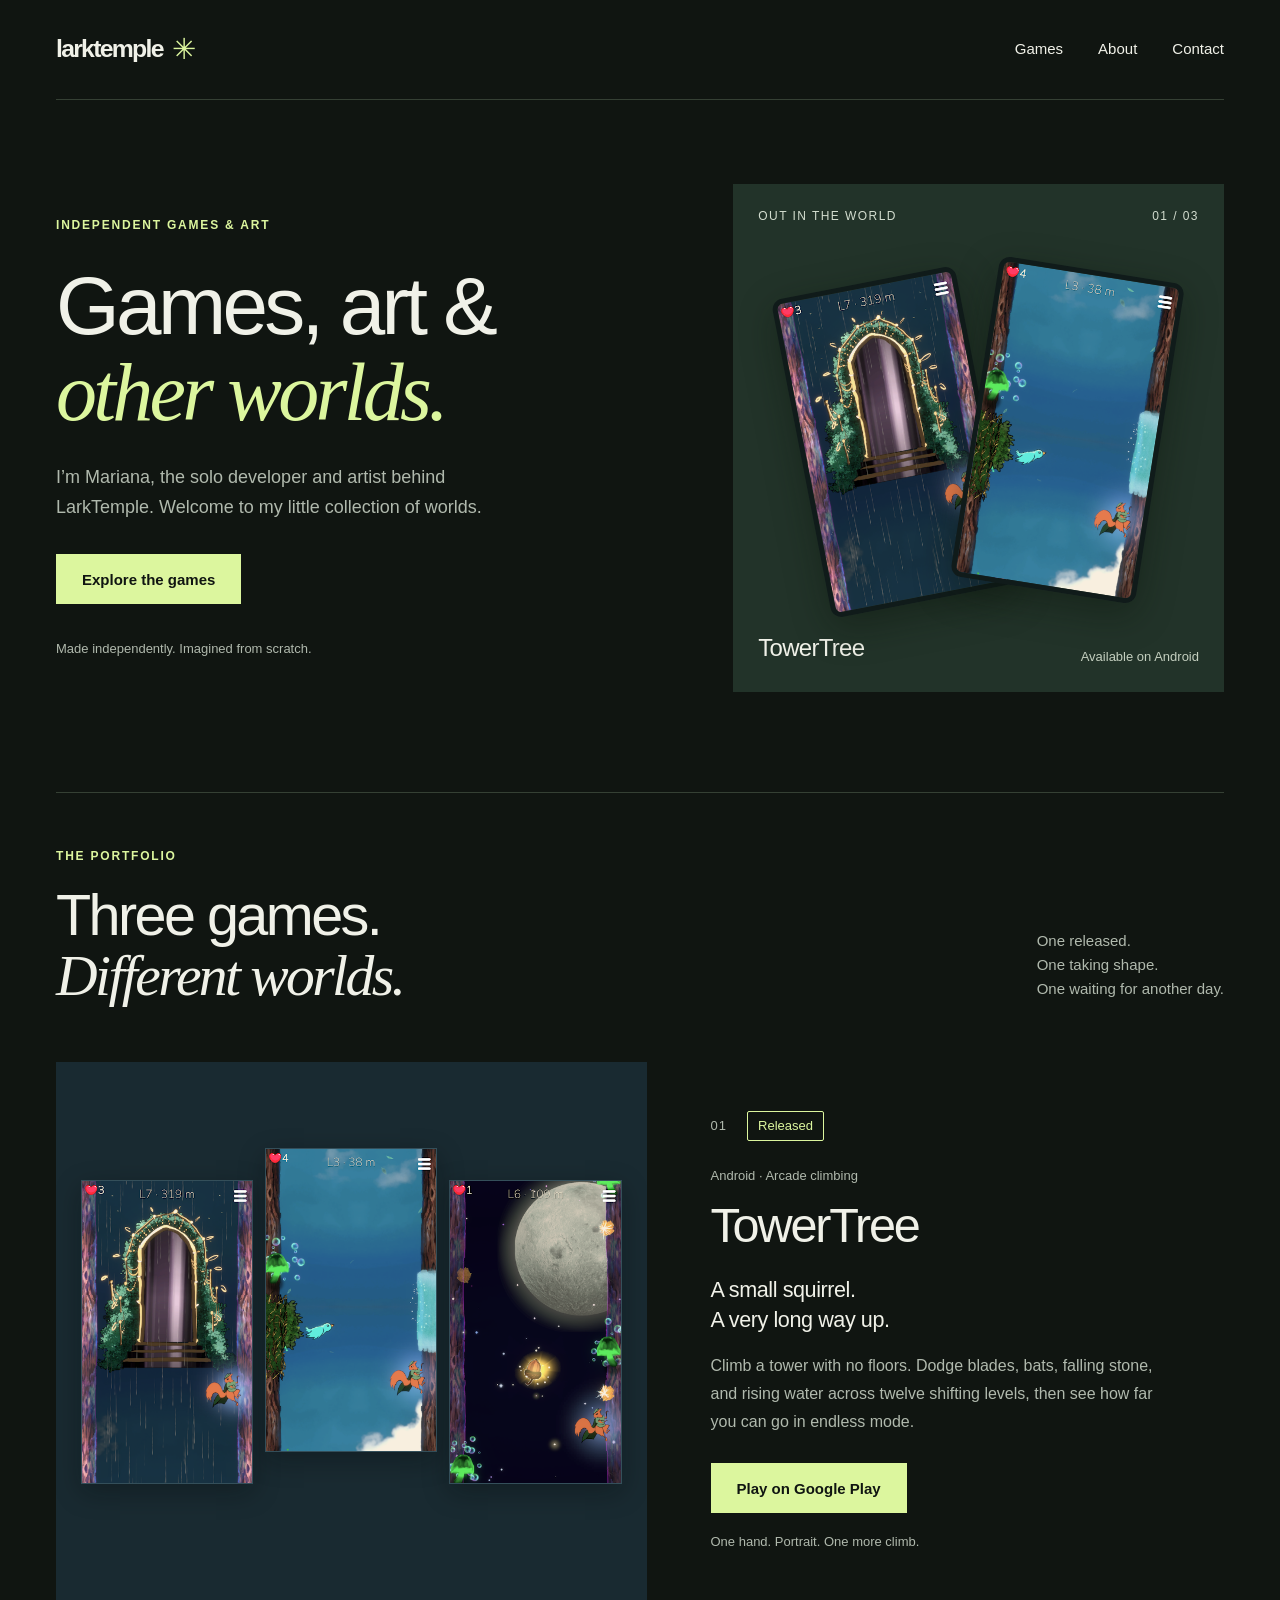
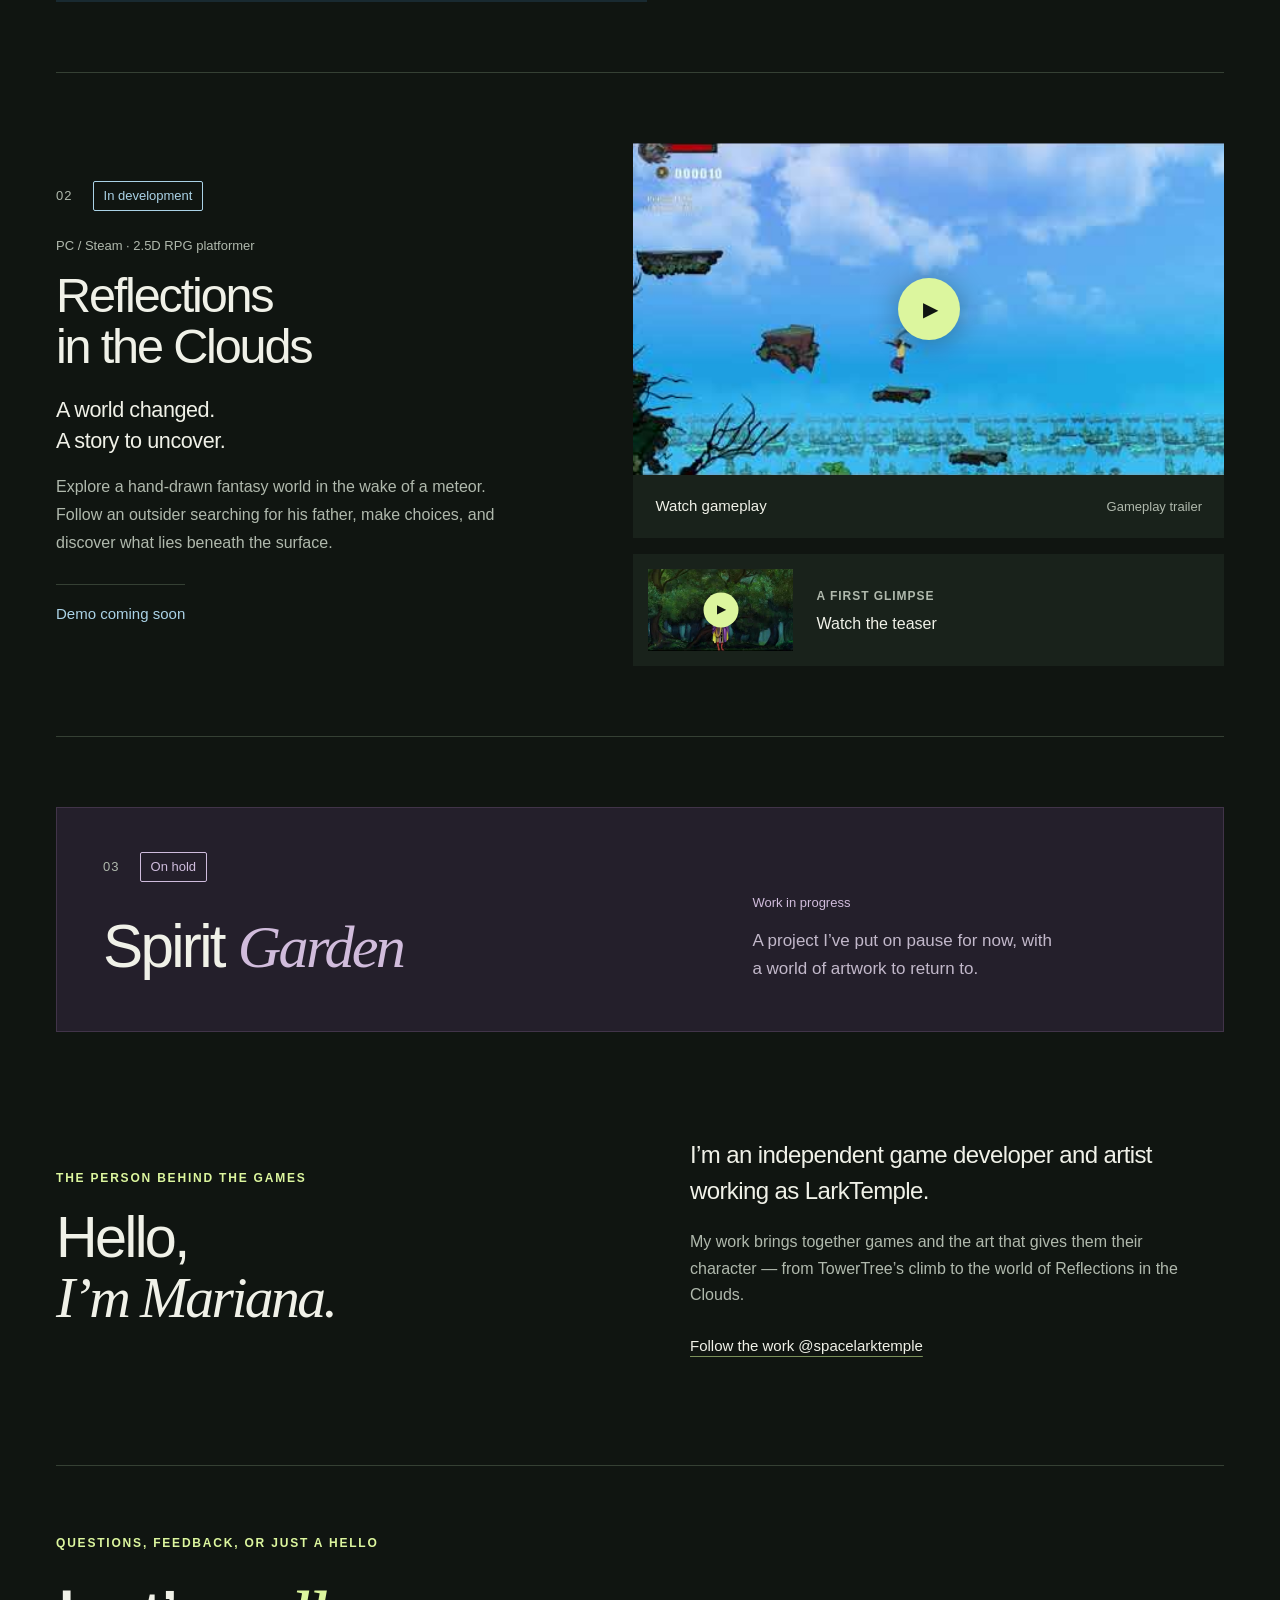
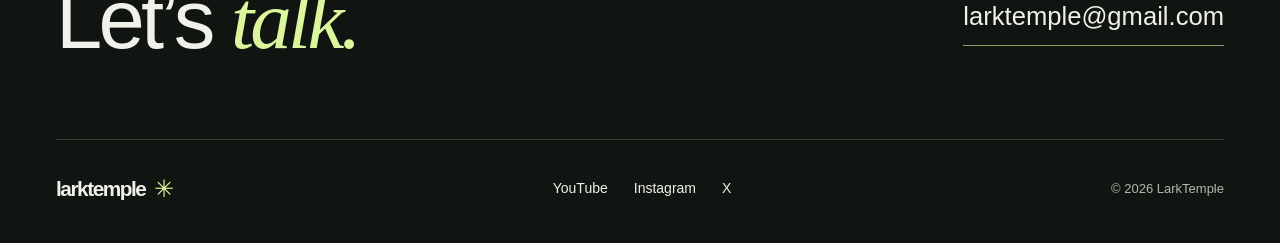
==== index.html @ 51b538d4 "Build LarkTemple game developer portfolio" ====
<!doctype html>
<html lang="en">
<head>
  <meta charset="utf-8">
  <meta name="viewport" content="width=device-width, initial-scale=1">
  <meta name="theme-color" content="#101511">
  <title>LarkTemple — Games &amp; art by Mariana</title>
  <meta name="description" content="Independent games and art by Mariana. Play TowerTree, explore Reflections in the Clouds, and discover Spirit Garden.">
  <meta property="og:type" content="website">
  <meta property="og:title" content="LarkTemple — Games & art by Mariana">
  <meta property="og:description" content="Three games. Different worlds. Independent games and art by Mariana.">
  <link rel="icon" href="assets/favicon.svg" type="image/svg+xml">
  <link rel="stylesheet" href="styles.css">
  <script src="site.js" defer></script>
</head>
<body>
  <a class="skip-link" href="#main">Skip to content</a>
  <header class="site-header shell">
    <a class="wordmark" href="#top" aria-label="LarkTemple home">larktemple<span aria-hidden="true">✳</span></a>
    <nav aria-label="Main navigation">
      <a href="#games">Games</a>
      <a href="#about">About</a>
      <a href="#contact">Contact</a>
    </nav>
  </header>

  <main id="main">
    <section class="hero shell" id="top" aria-labelledby="intro-heading">
      <div class="hero-copy">
        <p class="eyebrow">Independent games &amp; art</p>
        <h1 id="intro-heading">Games, art &amp;<br><em>other worlds.</em></h1>
        <p class="intro">I’m Mariana, the solo developer and artist behind LarkTemple. Welcome to my little collection of worlds.</p>
        <a class="button button-accent" href="#games">Explore the games</a>
        <p class="hero-footnote">Made independently. Imagined from scratch.</p>
      </div>
      <a class="hero-feature" href="#towertree" aria-label="Explore TowerTree, available now on Android">
        <div class="feature-label"><span>Out in the world</span><span>01 / 03</span></div>
        <div class="hero-screen-pair" aria-hidden="true">
          <img class="hero-screen hero-screen-back" src="assets/towertree-02.png" width="288" height="512" alt="">
          <img class="hero-screen hero-screen-front" src="assets/towertree-01.png" width="288" height="512" alt="" fetchpriority="high">
        </div>
        <div class="feature-caption"><strong>TowerTree</strong><span>Available on Android</span></div>
      </a>
    </section>

    <section class="games shell" id="games" aria-labelledby="games-heading">
      <div class="section-heading">
        <div><p class="eyebrow">The portfolio</p><h2 id="games-heading">Three games.<br><em>Different worlds.</em></h2></div>
        <p>One released.<br>One taking shape.<br>One waiting for another day.</p>
      </div>

      <article class="project project-tower" id="towertree" aria-labelledby="tower-heading">
        <div class="tower-gallery" aria-label="TowerTree screenshots">
          <a class="screenshot" href="assets/towertree-02.png" data-lightbox data-caption="TowerTree — climbing through a tower full of hazards" aria-label="Enlarge TowerTree screenshot 1">
            <img src="assets/towertree-02.png" width="288" height="512" alt="TowerTree's squirrel climbing through a vertical tower" loading="lazy">
          </a>
          <a class="screenshot screenshot-raised" href="assets/towertree-01.png" data-lightbox data-caption="TowerTree — rising water and a long climb ahead" aria-label="Enlarge TowerTree screenshot 2">
            <img src="assets/towertree-01.png" width="288" height="512" alt="A squirrel jumping beside a waterfall in TowerTree" loading="lazy">
          </a>
          <a class="screenshot" href="assets/towertree-03.png" data-lightbox data-caption="TowerTree — another climb, another challenge" aria-label="Enlarge TowerTree screenshot 3">
            <img src="assets/towertree-03.png" width="288" height="512" alt="A gameplay scene from TowerTree" loading="lazy">
          </a>
        </div>
        <div class="project-copy">
          <div class="project-topline"><span class="project-number">01</span><span class="status status-released">Released</span></div>
          <p class="project-type">Android · Arcade climbing</p>
          <h3 id="tower-heading">TowerTree</h3>
          <p class="project-lead">A small squirrel.<br>A very long way up.</p>
          <p>Climb a tower with no floors. Dodge blades, bats, falling stone, and rising water across twelve shifting levels, then see how far you can go in endless mode.</p>
          <a class="button button-accent" href="https://play.google.com/store/apps/details?id=larktemple.towertree" target="_blank" rel="noopener noreferrer">Play on Google Play</a>
          <p class="project-note">One hand. Portrait. One more climb.</p>
        </div>
      </article>

      <article class="project project-reflections" id="reflections" aria-labelledby="reflections-heading">
        <div class="project-copy">
          <div class="project-topline"><span class="project-number">02</span><span class="status status-development">In development</span></div>
          <p class="project-type">PC / Steam · 2.5D RPG platformer</p>
          <h3 id="reflections-heading">Reflections<br>in the Clouds</h3>
          <p class="project-lead">A world changed.<br>A story to uncover.</p>
          <p>Explore a hand-drawn fantasy world in the wake of a meteor. Follow an outsider searching for his father, make choices, and discover what lies beneath the surface.</p>
          <p class="demo-note">Demo coming soon</p>
        </div>
        <div class="trailers">
          <a class="trailer trailer-main" href="https://www.youtube.com/watch?v=eDqz9XIHk5o" data-video="eDqz9XIHk5o" data-title="Reflections in the Clouds — Gameplay Trailer" target="_blank" rel="noopener noreferrer">
            <div class="trailer-image"><img src="assets/reflections-gameplay.jpg" width="480" height="360" alt="Floating platforms above the clouds in Reflections in the Clouds" loading="lazy"><span class="play-icon" aria-hidden="true">▶</span></div>
            <div class="trailer-caption"><span>Watch gameplay</span><span class="trailer-kind">Gameplay trailer</span></div>
          </a>
          <a class="trailer trailer-secondary" href="https://www.youtube.com/watch?v=PcnxvMXK_Yo" data-video="PcnxvMXK_Yo" data-title="Reflections in the Clouds — Teaser Trailer" target="_blank" rel="noopener noreferrer">
            <div class="trailer-image"><img src="assets/reflections-teaser.jpg" width="480" height="360" alt="A glimpse of the world of Reflections in the Clouds" loading="lazy"><span class="play-icon play-icon-small" aria-hidden="true">▶</span></div>
            <div><span class="eyebrow">A first glimpse</span><strong>Watch the teaser</strong></div>
          </a>
        </div>
      </article>

      <article class="project-garden" id="spirit-garden" aria-labelledby="garden-heading">
        <div class="garden-heading">
          <div class="project-topline"><span class="project-number">03</span><span class="status status-paused">On hold</span></div>
          <h3 id="garden-heading">Spirit <em>Garden</em></h3>
        </div>
        <div class="garden-copy"><p class="project-type">Work in progress</p><p>A project I’ve put on pause for now, with a world of artwork to return to.</p></div>
      </article>
    </section>

    <section class="about shell" id="about" aria-labelledby="about-heading">
      <div><p class="eyebrow">The person behind the games</p><h2 id="about-heading">Hello,<br><em>I’m Mariana.</em></h2></div>
      <div class="about-copy"><p>I’m an independent game developer and artist working as LarkTemple.</p><p>My work brings together games and the art that gives them their character — from TowerTree’s climb to the world of Reflections in the Clouds.</p><a class="text-link" href="https://www.instagram.com/spacelarktemple/" target="_blank" rel="noopener noreferrer">Follow the work @spacelarktemple</a></div>
    </section>

    <section class="contact shell" id="contact" aria-labelledby="contact-heading">
      <p class="eyebrow">Questions, feedback, or just a hello</p>
      <div class="contact-row"><h2 id="contact-heading">Let’s <em>talk.</em></h2><a class="contact-email" href="mailto:larktemple@gmail.com">larktemple@gmail.com</a></div>
    </section>
  </main>

  <footer class="site-footer shell">
    <a class="wordmark" href="#top">larktemple<span aria-hidden="true">✳</span></a>
    <div class="social-links" aria-label="Social profiles"><a href="https://www.youtube.com/@spacelarktemple" target="_blank" rel="noopener noreferrer">YouTube</a><a href="https://www.instagram.com/spacelarktemple/" target="_blank" rel="noopener noreferrer">Instagram</a><a href="https://x.com/spacelarktemple" target="_blank" rel="noopener noreferrer">X</a></div>
    <p>© <span id="year">2026</span> LarkTemple</p>
  </footer>

  <dialog class="media-dialog" id="media-dialog" aria-labelledby="media-title">
    <div class="dialog-header"><h2 id="media-title">Game media</h2><button class="dialog-close" type="button" aria-label="Close media">Close <span aria-hidden="true">×</span></button></div>
    <div id="media-content"></div>
    <p class="video-fallback" id="video-fallback" hidden><a href="https://www.youtube.com/" target="_blank" rel="noopener noreferrer">Watch on YouTube</a></p>
  </dialog>
</body>
</html>
---- styles.css ----
@charset "UTF-8";
:root{color-scheme:dark;--bg:#101511;--panel:#19221b;--text:#f0f1e8;--muted:#b0b9ad;--line:#354034;--accent:#dcf69e;--sans:"Avenir Next",Avenir,"Segoe UI",Arial,sans-serif;--serif:Georgia,"Times New Roman",serif}
*{box-sizing:border-box}
html{scroll-behavior:smooth;scroll-padding-top:2rem}
body{margin:0;background:var(--bg);color:var(--text);font-family:var(--sans);font-size:1rem;line-height:1.65;-webkit-font-smoothing:antialiased}
::selection{background:var(--accent);color:var(--bg)}
a{color:inherit;text-decoration:none;text-underline-offset:.3em}
button{font:inherit}
img{display:block;max-width:100%;height:auto}
h1,h2,h3,p{margin:0}
h1,h2,h3{font-weight:500;line-height:1.04;letter-spacing:-.045em}
em{font-family:var(--serif);font-weight:400}
a:focus-visible,button:focus-visible{outline:3px solid var(--accent);outline-offset:6px}
a,button{-webkit-tap-highlight-color:transparent}
.shell{width:min(1280px,calc(100% - 112px));margin-inline:auto}
.skip-link{position:fixed;top:12px;left:12px;z-index:10;background:var(--accent);color:var(--bg);padding:10px 20px;transform:translateY(-180%)}
.skip-link:focus{transform:none}
.site-header{display:flex;align-items:center;justify-content:space-between;gap:24px;padding-block:29px;border-bottom:1px solid var(--line)}
.wordmark{display:inline-flex;align-items:center;gap:7px;font-size:1.55rem;font-weight:700;letter-spacing:-.07em;line-height:1.3}
.wordmark span{font-size:1.8rem;font-weight:400;line-height:1;color:var(--accent);padding-left:2px}
nav{display:flex;gap:35px;font-size:.9375rem}
nav a,.social-links a{padding-block:8px}
nav a:hover,.social-links a:hover{color:var(--accent)}
.eyebrow{text-transform:uppercase;letter-spacing:.15em;font-size:.75rem;font-weight:600;line-height:1.6;color:var(--accent)}
.hero{display:grid;grid-template-columns:1.25fr 1fr;gap:64px;align-items:center;padding-block:84px 100px}
.hero-copy .eyebrow{margin-bottom:28px}
h1{font-size:clamp(3.5rem,6.4vw,6.4rem)}
h1 em{color:var(--accent)}
.intro{font-size:1.125rem;max-width:470px;line-height:1.65;color:var(--muted);margin-block:28px 32px}
.button{display:inline-flex;align-items:center;justify-content:center;min-height:50px;padding:13px 25px;border:1px solid var(--line);font-size:.9375rem;font-weight:600;line-height:1.4;transition:background .2s,color .2s}
.button-accent{background:var(--accent);color:var(--bg);border-color:var(--accent)}
.button-accent:hover{background:#edfbcf;border-color:#edfbcf}
.hero-footnote{margin-top:34px;color:var(--muted);font-size:.8125rem}
.hero-feature{display:block;background:#223329;position:relative;isolation:isolate;overflow:hidden;min-width:0;transition:background .2s}
.hero-feature:hover{background:#293e31}
.feature-label{display:flex;justify-content:space-between;gap:20px;padding:23px 25px;color:#d3ddcf;text-transform:uppercase;font-size:.75rem;letter-spacing:.12em}
.hero-screen-pair{height:350px;position:relative;margin:10px 28px 0}
.hero-screen{position:absolute;top:8px;width:43%;height:auto;max-height:340px;object-fit:cover;border:5px solid #101b1a;border-radius:11px;box-shadow:0 12px 36px #09150b66}
.hero-screen-back{left:9%;transform:rotate(-11deg);top:20px}
.hero-screen-front{right:8%;transform:rotate(9deg)}
.feature-caption{display:flex;align-items:end;justify-content:space-between;gap:16px;padding:18px 25px 25px}
.feature-caption strong{font-size:1.5rem;font-weight:500;letter-spacing:-.03em}
.feature-caption>span{font-size:.8125rem;color:#c4cfbf}
.games{border-top:1px solid var(--line);padding-top:54px}
.section-heading{display:flex;align-items:end;justify-content:space-between;gap:30px;margin-bottom:56px}
.section-heading .eyebrow,.about .eyebrow{margin-bottom:20px}
h2{font-size:clamp(2.6rem,4.5vw,4.4rem)}
.section-heading>p{color:var(--muted);font-size:.9375rem;line-height:1.6;padding-bottom:5px}
.project{display:grid;grid-template-columns:1.15fr 1fr;gap:64px;align-items:center;border-bottom:1px solid var(--line);padding-bottom:70px;margin-bottom:70px;min-width:0}
.project-copy{min-width:0}
.project-topline{display:flex;align-items:center;gap:20px;margin-bottom:24px}
.project-number{font-size:.8125rem;color:var(--muted);letter-spacing:.08em}
.status{display:inline-flex;align-items:center;padding:4px 10px;border:1px solid currentColor;font-size:.8125rem;line-height:1.5;border-radius:2px}
.status-released{color:var(--accent)}
.status-development{color:#abd3e7}
.status-paused{color:#cfbcdd}
.project-type{font-size:.8125rem;color:var(--muted);margin-bottom:14px}
h3{font-size:clamp(2.7rem,3.8vw,3.9rem)}
.project-lead{font-size:1.35rem;line-height:1.4;letter-spacing:-.02em;margin-top:24px}
.project-copy>p:not([class]){color:var(--muted);line-height:1.75;margin-top:17px;max-width:470px}
.project-copy .button{margin-top:27px}
.project-note{font-size:.8125rem;color:var(--muted);margin-top:18px}
.tower-gallery{display:flex;align-items:center;gap:12px;min-height:540px;padding:65px 25px;background:#192a31;overflow:hidden}
.screenshot{display:block;flex:1;min-width:0;border:1px solid #699aac55;box-shadow:0 8px 25px #05090b50;transition:transform .2s}
.screenshot img{width:100%;height:auto}
.screenshot-raised{transform:translateY(-32px)}
.screenshot:hover{transform:translateY(-7px)}
.screenshot-raised:hover{transform:translateY(-39px)}
.project-reflections{grid-template-columns:1fr 1.15fr}
.demo-note{display:inline-block;border-top:1px solid var(--line);margin-top:27px;padding-top:17px;color:#abd3e7;font-size:.9375rem}
.trailers{min-width:0}
.trailer{display:block;background:var(--panel)}
.trailer-image{position:relative;overflow:hidden;aspect-ratio:16/9;background:#080e0b}
.trailer-image img{width:100%;height:100%;object-fit:cover;transition:transform .3s}
.trailer:hover img{transform:scale(1.035)}
.play-icon{position:absolute;inset:50% auto auto 50%;transform:translate(-50%,-50%);display:grid;place-items:center;width:62px;height:62px;border-radius:50%;background:var(--accent);color:var(--bg);font-size:1.25rem;padding-left:4px;box-shadow:0 3px 30px #0005}
.trailer-caption{display:flex;align-items:center;justify-content:space-between;gap:20px;padding:19px 22px;font-weight:500;font-size:.9375rem}
.trailer-kind{color:var(--muted);font-size:.8125rem;font-weight:400}
.trailer-secondary{display:grid;grid-template-columns:145px 1fr;align-items:center;gap:23px;padding:15px;margin-top:16px}
.trailer-secondary strong{display:block;font-weight:500;font-size:1rem;margin-top:3px}
.trailer-secondary .eyebrow{font-size:.75rem;color:var(--muted);letter-spacing:.08em}
.play-icon-small{width:35px;height:35px;font-size:.75rem;padding-left:2px}
.project-garden{display:grid;grid-template-columns:1.4fr 1fr;align-items:center;gap:55px;padding:40px 46px 48px;background:#241f2b;border:1px solid #413449;position:relative}
.garden-heading h3{font-size:clamp(2.6rem,4.7vw,4.6rem)}
.garden-heading h3 em{color:#d1bcdc}
.project-garden .project-topline{margin-bottom:34px}
.garden-copy{padding-top:44px}
.garden-copy>p:last-child{color:#c2b8ca;max-width:310px;font-size:1.0625rem;line-height:1.65}
.garden-copy .project-type{color:#d1bcdc}
.about{display:grid;grid-template-columns:1fr 1fr;gap:100px;padding-block:105px;border-bottom:1px solid var(--line);align-items:center}
.about-copy{max-width:500px}
.about-copy p:first-child{font-size:1.5rem;line-height:1.5;letter-spacing:-.025em;margin-bottom:20px}
.about-copy p+p{color:var(--muted);margin-bottom:25px}
.text-link{font-size:.9375rem;text-decoration:underline;text-decoration-color:#7b915a}
.text-link:hover{color:var(--accent)}
.contact{padding-block:68px 76px}
.contact-row{display:flex;align-items:center;justify-content:space-between;gap:30px;margin-top:24px}
.contact h2{font-size:clamp(3.3rem,6.5vw,6.5rem)}
.contact h2 em{color:var(--accent)}
.contact-email{font-size:clamp(1.1rem,2vw,1.65rem);border-bottom:1px solid #889c68;padding-bottom:8px;overflow-wrap:anywhere}
.contact-email:hover{color:var(--accent)}
.site-footer{display:flex;align-items:center;justify-content:space-between;gap:26px;flex-wrap:wrap;border-top:1px solid var(--line);padding-block:29px 35px}
.site-footer .wordmark{font-size:1.3rem}
.site-footer .wordmark span{font-size:1.5rem}
.social-links{display:flex;gap:26px;font-size:.875rem}
.site-footer p{font-size:.8125rem;color:var(--muted)}
.media-dialog{padding:20px;background:var(--bg);color:var(--text);border:1px solid var(--line);width:min(960px,calc(100% - 32px));max-height:calc(100dvh - 32px);overflow:auto}
.media-dialog::backdrop{background:#050908e8}
.dialog-header{display:flex;justify-content:space-between;align-items:center;gap:20px;margin-bottom:20px}
.dialog-header h2{font-size:1rem;line-height:1.4;letter-spacing:0;font-weight:500}
.dialog-close{display:flex;align-items:center;gap:15px;flex-shrink:0;border:1px solid var(--line);background:transparent;color:var(--text);padding:8px 14px;cursor:pointer;font-size:.875rem}
.dialog-close span{font-size:1.5rem;line-height:1}
#media-content iframe{display:block;width:100%;aspect-ratio:16/9;border:0}
#media-content>img{max-height:70dvh;width:auto;margin-inline:auto}
.video-fallback{font-size:.875rem;margin-top:14px;text-align:right;text-decoration:underline;color:var(--muted)}
body:has(.media-dialog[open]){overflow:hidden}
@media(min-width:1500px){.hero{padding-block:100px 120px}.hero-screen-pair{height:400px}.hero-screen{max-height:380px}}
@media(max-width:1100px){.shell{width:calc(100% - 64px)}.hero{gap:35px}.hero-screen-pair{height:305px;margin-inline:10px}.hero-screen{width:44%}.hero-feature .feature-caption{display:block}.feature-caption>span{display:block;margin-top:2px}.project{gap:35px}.tower-gallery{min-height:490px;padding-inline:16px;gap:9px}.project-garden{padding-inline:32px;gap:35px}.about{gap:50px}.feature-label{padding-inline:20px}.hero-screen-back{left:9%}.hero-screen-front{right:9%}}
@media(max-width:800px){.shell{width:calc(100% - 40px)}.site-header{padding-block:21px}nav{gap:23px}.hero{grid-template-columns:1fr;padding-block:54px 65px;gap:44px}.hero-copy{max-width:640px}h1{font-size:clamp(3.4rem,10.5vw,5.7rem)}.intro{max-width:540px}.hero-footnote{margin-top:22px}.hero-feature{max-width:520px;width:100%;justify-self:center}.hero-screen-pair{height:350px;margin-inline:30px}.hero-screen{width:40%;max-height:345px}.hero-screen-back{left:12%}.hero-screen-front{right:12%}.hero-feature .feature-caption{display:flex}.section-heading{align-items:start}.section-heading>p{font-size:.875rem}.project{grid-template-columns:1fr;gap:32px;padding-bottom:50px;margin-bottom:50px}.project-copy{max-width:610px}.tower-gallery{min-height:0;padding:60px 35px 35px;gap:20px;order:2}.project-tower .project-copy{order:1}.project-copy>p:not([class]){max-width:580px}.project-reflections{grid-template-columns:1fr}.trailers{max-width:620px;width:100%}.project-garden{grid-template-columns:1fr;gap:25px;padding:32px}.garden-copy{padding-top:0}.garden-copy>p:last-child{max-width:500px}.project-garden .project-topline{margin-bottom:25px}.about{padding-block:70px;grid-template-columns:1fr;gap:32px}.about-copy{max-width:610px}.contact{padding-block:50px}.contact-row{align-items:start;flex-direction:column;gap:26px}.contact-email{font-size:1.3rem}.site-footer{gap:22px}.site-footer p{width:100%}.section-heading h2{font-size:clamp(2.4rem,6vw,3.5rem)}}
@media(max-width:480px){.site-header{gap:16px}.wordmark{font-size:1.3rem}.wordmark span{font-size:1.5rem}nav{gap:16px;font-size:.875rem}.hero-copy .eyebrow{margin-bottom:20px}.intro{font-size:1.0625rem;margin-top:24px}h1{font-size:clamp(2.8rem,11vw,3.9rem)}.hero-screen-pair{height:290px;margin-inline:10px}.hero-screen{width:43%;max-height:295px}.hero-screen-back{left:9%}.hero-screen-front{right:9%}.feature-label{font-size:.75rem;letter-spacing:.07em;padding:20px 17px}.feature-caption{padding:15px 18px 20px}.feature-caption strong{font-size:1.4rem}.feature-caption>span{font-size:.75rem}.section-heading{display:block;margin-bottom:38px}.section-heading>p{margin-top:20px;max-width:250px}.section-heading>p br{display:none}.section-heading>p br:after{content:" "}.tower-gallery{gap:9px;padding:45px 16px 18px}.screenshot-raised{transform:translateY(-22px)}.screenshot-raised:hover{transform:translateY(-26px)}.project-lead{font-size:1.25rem}.trailer-caption{padding:17px 16px;gap:12px;flex-wrap:wrap}.trailer-secondary{grid-template-columns:115px 1fr;gap:15px;padding:12px}.trailer-secondary strong{font-size:.9375rem}.project-garden{padding:26px 22px}.garden-heading h3{font-size:2.7rem}.social-links{gap:22px}.dialog-header{align-items:start}.dialog-header h2{font-size:.9375rem}.media-dialog{padding:14px}.dialog-close{padding:7px 9px;gap:10px}.about-copy p:first-child{font-size:1.3rem}}
@media(prefers-reduced-motion:reduce){html{scroll-behavior:auto}*,*::before,*::after{transition:none!important;animation:none!important}}
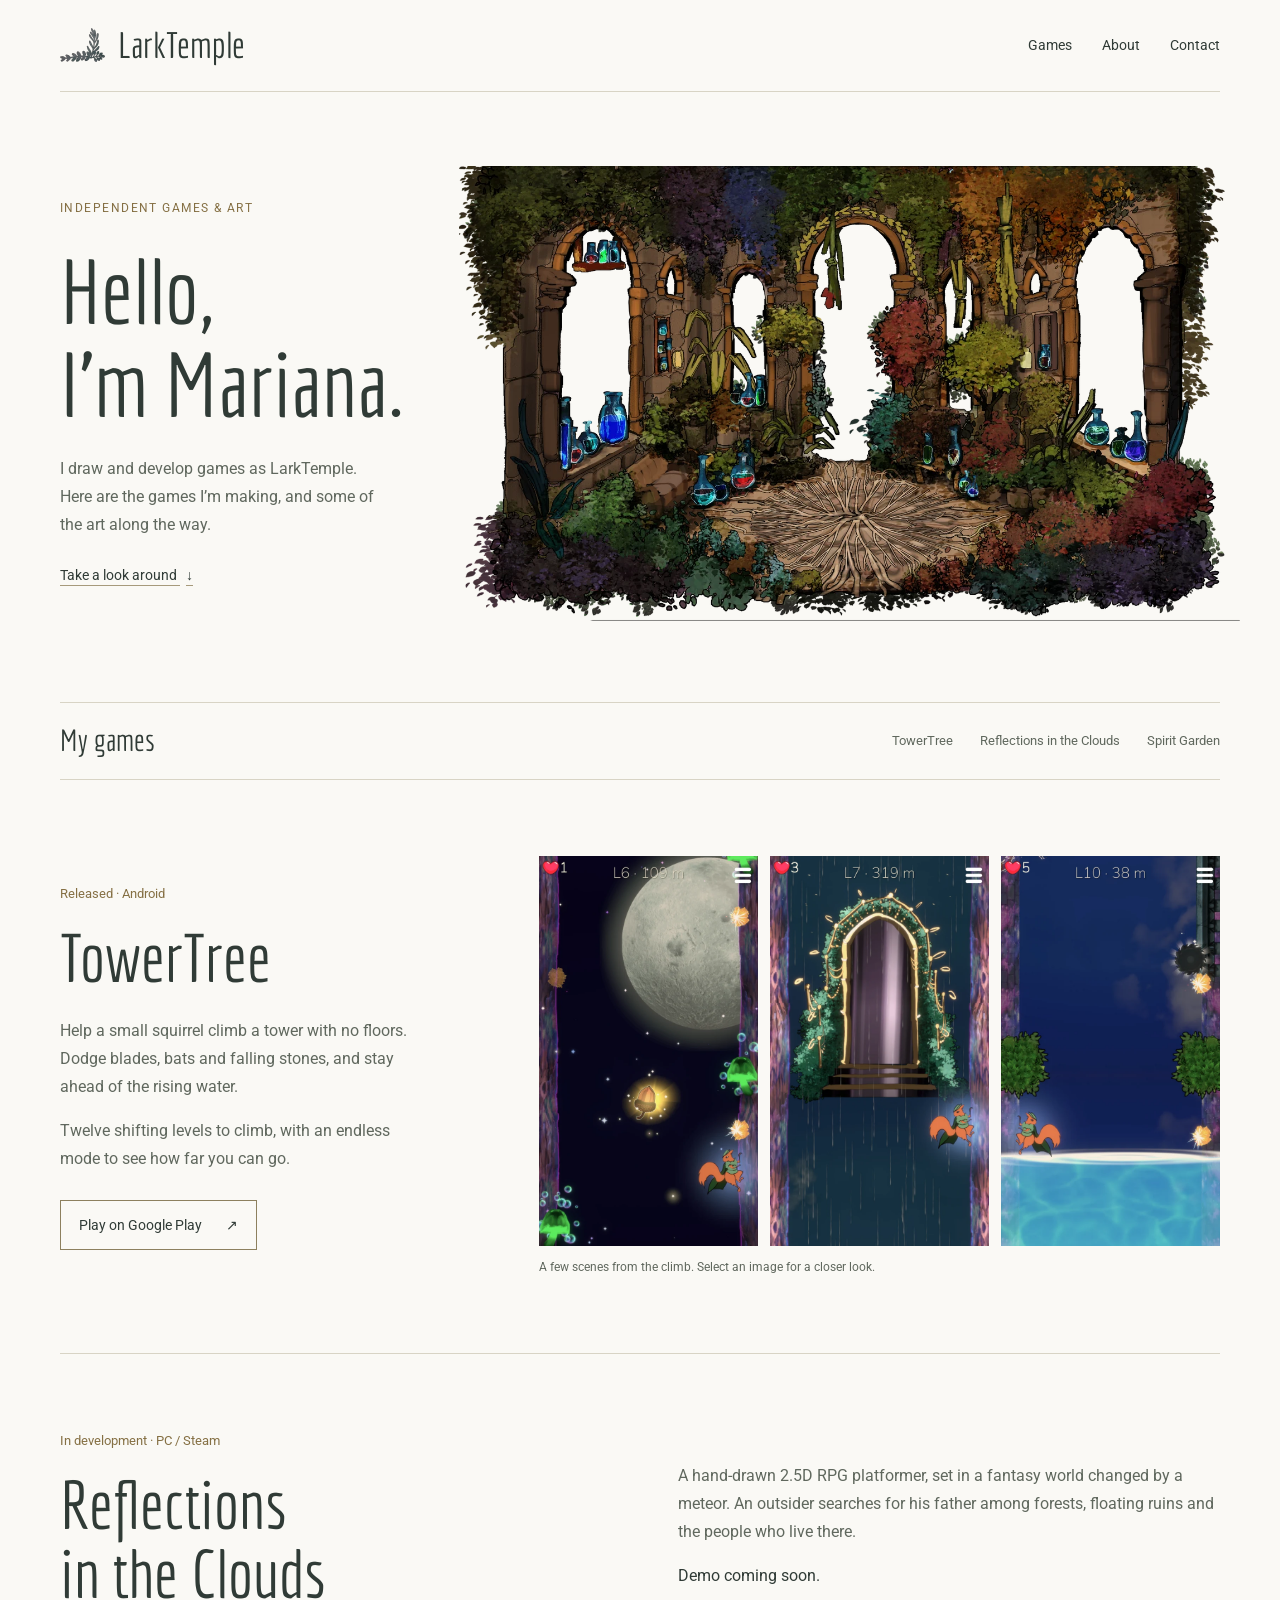
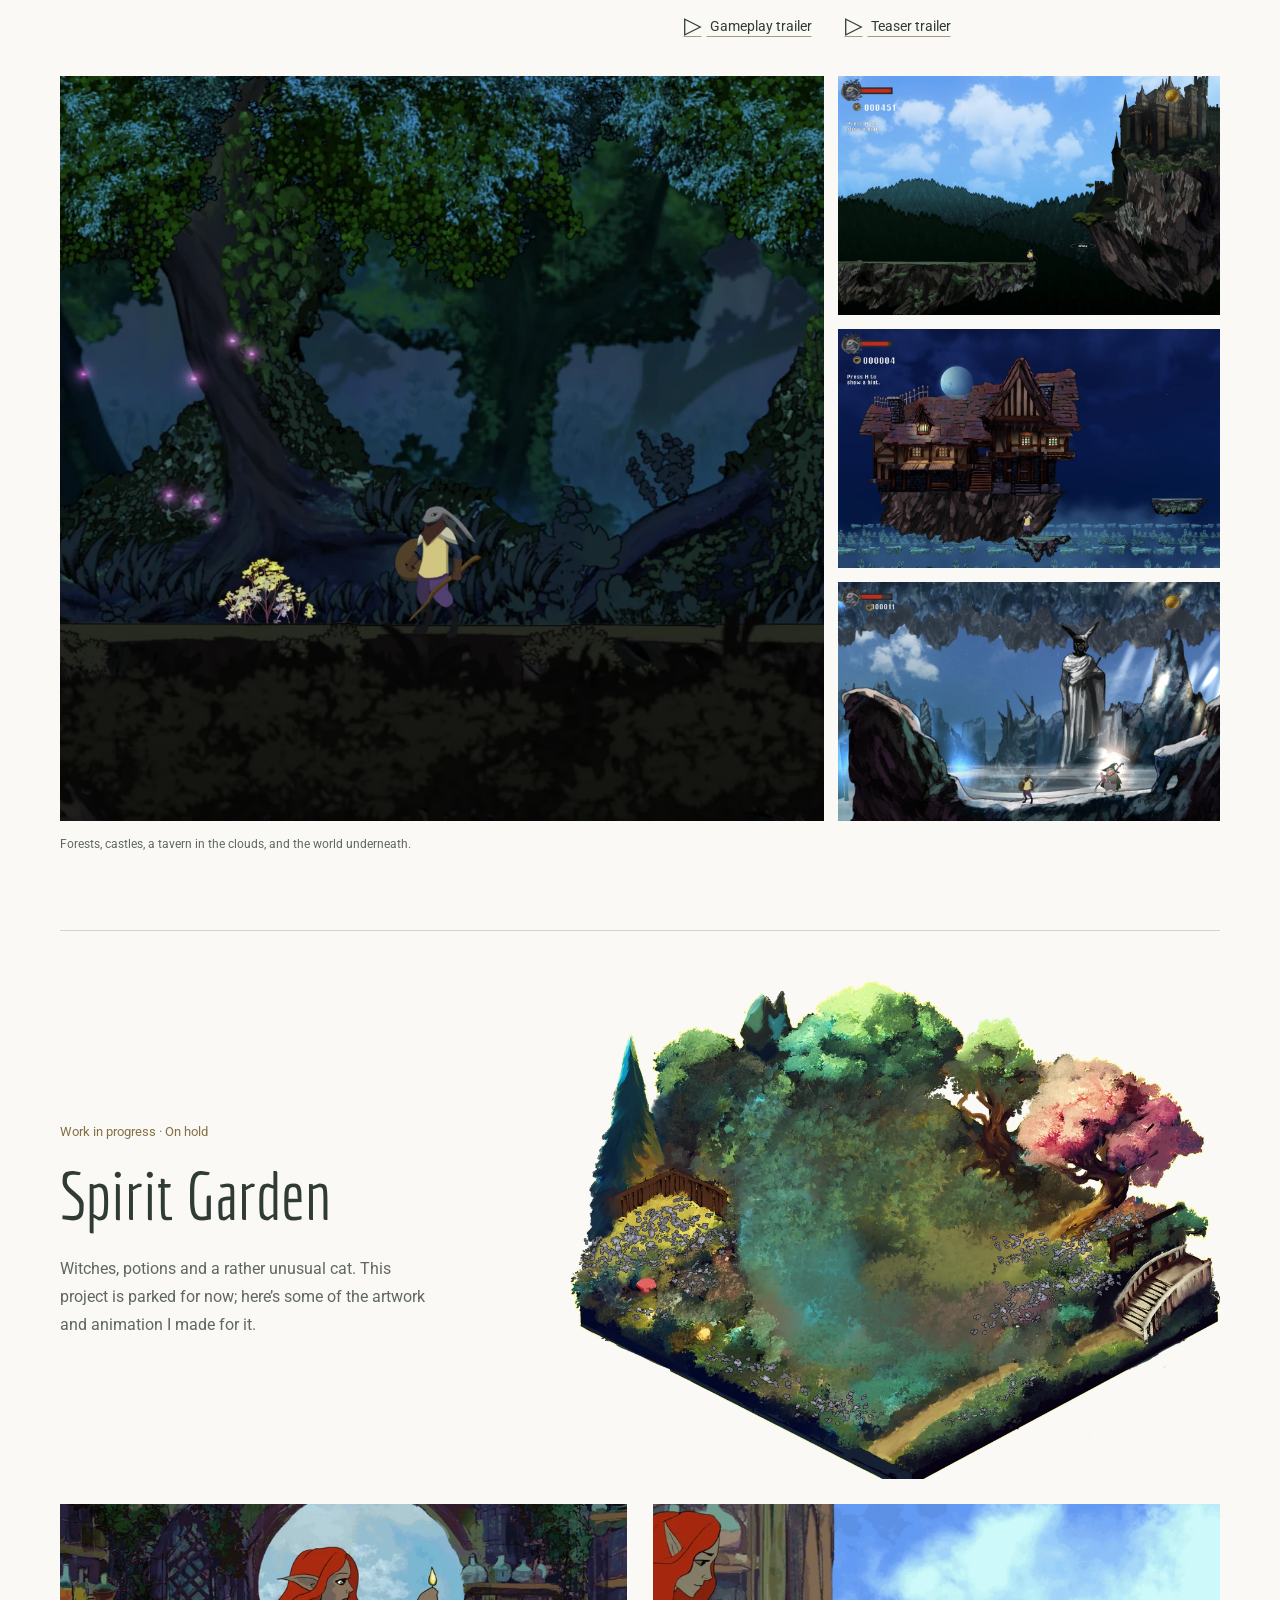
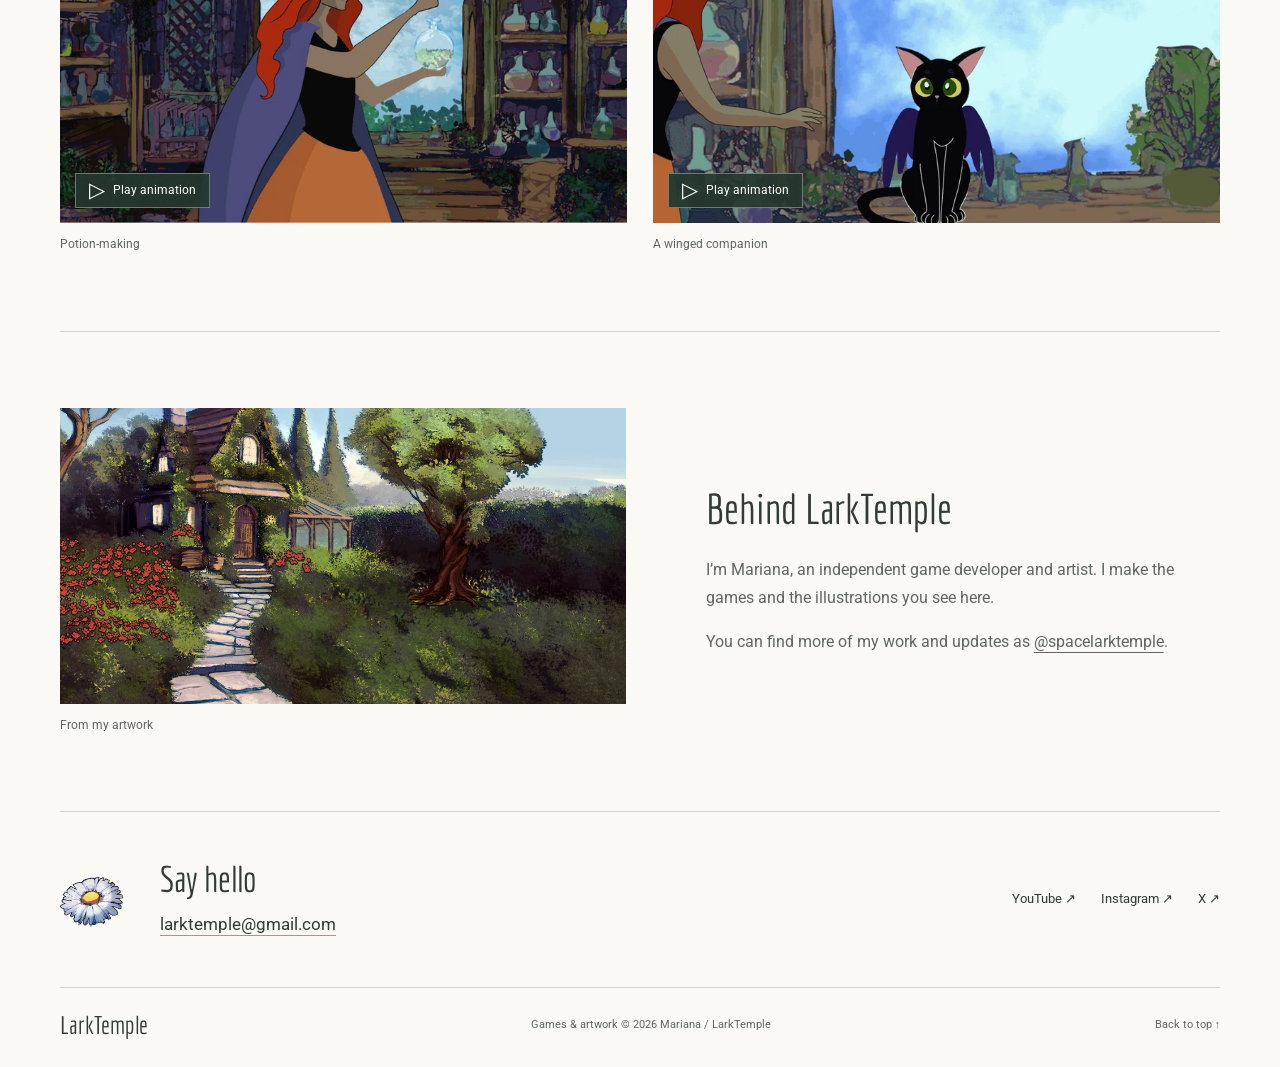
==== commit 32154750: "Redesign portfolio around original game artwork" ====
--- a/index.html
+++ b/index.html
@@ -3,126 +3,135 @@
 <head>
   <meta charset="utf-8">
   <meta name="viewport" content="width=device-width, initial-scale=1">
-  <meta name="theme-color" content="#101511">
+  <meta name="theme-color" content="#faf9f5">
   <title>LarkTemple — Games &amp; art by Mariana</title>
-  <meta name="description" content="Independent games and art by Mariana. Play TowerTree, explore Reflections in the Clouds, and discover Spirit Garden.">
+  <meta name="description" content="Games, illustrations and animation by Mariana, the developer and artist behind LarkTemple. TowerTree, Reflections in the Clouds and Spirit Garden.">
   <meta property="og:type" content="website">
   <meta property="og:title" content="LarkTemple — Games & art by Mariana">
-  <meta property="og:description" content="Three games. Different worlds. Independent games and art by Mariana.">
-  <link rel="icon" href="assets/favicon.svg" type="image/svg+xml">
+  <meta property="og:description" content="Explore TowerTree, Reflections in the Clouds and Spirit Garden — independent games and original art by Mariana.">
+  <link rel="icon" href="assets/art/camomile.webp" type="image/webp">
+  <link rel="preload" href="assets/fonts/economica-400.ttf" as="font" type="font/ttf" crossorigin>
   <link rel="stylesheet" href="styles.css">
   <script src="site.js" defer></script>
 </head>
 <body>
   <a class="skip-link" href="#main">Skip to content</a>
-  <header class="site-header shell">
-    <a class="wordmark" href="#top" aria-label="LarkTemple home">larktemple<span aria-hidden="true">✳</span></a>
-    <nav aria-label="Main navigation">
-      <a href="#games">Games</a>
-      <a href="#about">About</a>
-      <a href="#contact">Contact</a>
-    </nav>
+  <header class="site-header shell" id="top">
+    <a class="wordmark" href="#top" aria-label="LarkTemple home"><img src="assets/art/leaves.webp" width="180" height="136" alt="">LarkTemple</a>
+    <nav aria-label="Main navigation"><a href="#games">Games</a><a href="#about">About</a><a href="#contact">Contact</a></nav>
   </header>
 
   <main id="main">
-    <section class="hero shell" id="top" aria-labelledby="intro-heading">
+    <section class="hero shell" aria-labelledby="intro-heading">
       <div class="hero-copy">
-        <p class="eyebrow">Independent games &amp; art</p>
-        <h1 id="intro-heading">Games, art &amp;<br><em>other worlds.</em></h1>
-        <p class="intro">I’m Mariana, the solo developer and artist behind LarkTemple. Welcome to my little collection of worlds.</p>
-        <a class="button button-accent" href="#games">Explore the games</a>
-        <p class="hero-footnote">Made independently. Imagined from scratch.</p>
+        <p class="small-heading">Independent games &amp; art</p>
+        <h1 id="intro-heading">Hello,<br> I’m Mariana.</h1>
+        <p>I draw and develop games as LarkTemple. Here are the games I’m making, and some of the art along the way.</p>
+        <a class="text-link" href="#games">Take a look around <span aria-hidden="true">↓</span></a>
       </div>
-      <a class="hero-feature" href="#towertree" aria-label="Explore TowerTree, available now on Android">
-        <div class="feature-label"><span>Out in the world</span><span>01 / 03</span></div>
-        <div class="hero-screen-pair" aria-hidden="true">
-          <img class="hero-screen hero-screen-back" src="assets/towertree-02.png" width="288" height="512" alt="">
-          <img class="hero-screen hero-screen-front" src="assets/towertree-01.png" width="288" height="512" alt="" fetchpriority="high">
-        </div>
-        <div class="feature-caption"><strong>TowerTree</strong><span>Available on Android</span></div>
-      </a>
+      <img class="hero-art" src="assets/art/studio.webp" width="1400" height="816" alt="An illustrated room with tall arched windows, tangled plants and little pots of flowers" fetchpriority="high">
     </section>
 
     <section class="games shell" id="games" aria-labelledby="games-heading">
-      <div class="section-heading">
-        <div><p class="eyebrow">The portfolio</p><h2 id="games-heading">Three games.<br><em>Different worlds.</em></h2></div>
-        <p>One released.<br>One taking shape.<br>One waiting for another day.</p>
+      <div class="games-index">
+        <h2 id="games-heading">My games</h2>
+        <nav aria-label="Games"><a href="#towertree">TowerTree</a><a href="#reflections">Reflections in the Clouds</a><a href="#spirit-garden">Spirit Garden</a></nav>
       </div>
 
-      <article class="project project-tower" id="towertree" aria-labelledby="tower-heading">
-        <div class="tower-gallery" aria-label="TowerTree screenshots">
-          <a class="screenshot" href="assets/towertree-02.png" data-lightbox data-caption="TowerTree — climbing through a tower full of hazards" aria-label="Enlarge TowerTree screenshot 1">
-            <img src="assets/towertree-02.png" width="288" height="512" alt="TowerTree's squirrel climbing through a vertical tower" loading="lazy">
-          </a>
-          <a class="screenshot screenshot-raised" href="assets/towertree-01.png" data-lightbox data-caption="TowerTree — rising water and a long climb ahead" aria-label="Enlarge TowerTree screenshot 2">
-            <img src="assets/towertree-01.png" width="288" height="512" alt="A squirrel jumping beside a waterfall in TowerTree" loading="lazy">
-          </a>
-          <a class="screenshot" href="assets/towertree-03.png" data-lightbox data-caption="TowerTree — another climb, another challenge" aria-label="Enlarge TowerTree screenshot 3">
-            <img src="assets/towertree-03.png" width="288" height="512" alt="A gameplay scene from TowerTree" loading="lazy">
-          </a>
+      <article class="tower project" id="towertree" aria-labelledby="tower-heading">
+        <div class="project-copy">
+          <p class="project-status">Released · Android</p>
+          <h3 id="tower-heading">TowerTree</h3>
+          <p>Help a small squirrel climb a tower with no floors. Dodge blades, bats and falling stones, and stay ahead of the rising water.</p>
+          <p>Twelve shifting levels to climb, with an endless mode to see how far you can go.</p>
+          <a class="store-link" href="https://play.google.com/store/apps/details?id=larktemple.towertree" target="_blank" rel="noopener noreferrer">Play on Google Play <span aria-hidden="true">↗</span></a>
         </div>
-        <div class="project-copy">
-          <div class="project-topline"><span class="project-number">01</span><span class="status status-released">Released</span></div>
-          <p class="project-type">Android · Arcade climbing</p>
-          <h3 id="tower-heading">TowerTree</h3>
-          <p class="project-lead">A small squirrel.<br>A very long way up.</p>
-          <p>Climb a tower with no floors. Dodge blades, bats, falling stone, and rising water across twelve shifting levels, then see how far you can go in endless mode.</p>
-          <a class="button button-accent" href="https://play.google.com/store/apps/details?id=larktemple.towertree" target="_blank" rel="noopener noreferrer">Play on Google Play</a>
-          <p class="project-note">One hand. Portrait. One more climb.</p>
-        </div>
+        <figure class="tower-figure">
+          <div class="tower-gallery">
+            <a href="assets/art/tower-moon.webp" data-lightbox data-caption="TowerTree — a climb by moonlight" aria-label="Enlarge TowerTree moon screenshot"><img src="assets/art/tower-moon.webp" width="620" height="1102" alt="A little squirrel climbing past a huge moon and glowing lights" loading="lazy"></a>
+            <a href="assets/art/tower-door.webp" data-lightbox data-caption="TowerTree — an overgrown doorway" aria-label="Enlarge TowerTree doorway screenshot"><img src="assets/art/tower-door.webp" width="620" height="1102" alt="A tall, glowing doorway framed by vines in the tower" loading="lazy"></a>
+            <a href="assets/art/tower-water.webp" data-lightbox data-caption="TowerTree — keeping ahead of the water" aria-label="Enlarge TowerTree water screenshot"><img src="assets/art/tower-water.webp" width="620" height="1102" alt="The squirrel leaping above rising water beneath a dark blue sky" loading="lazy"></a>
+          </div>
+          <figcaption>A few scenes from the climb. Select an image for a closer look.</figcaption>
+        </figure>
       </article>
 
-      <article class="project project-reflections" id="reflections" aria-labelledby="reflections-heading">
-        <div class="project-copy">
-          <div class="project-topline"><span class="project-number">02</span><span class="status status-development">In development</span></div>
-          <p class="project-type">PC / Steam · 2.5D RPG platformer</p>
-          <h3 id="reflections-heading">Reflections<br>in the Clouds</h3>
-          <p class="project-lead">A world changed.<br>A story to uncover.</p>
-          <p>Explore a hand-drawn fantasy world in the wake of a meteor. Follow an outsider searching for his father, make choices, and discover what lies beneath the surface.</p>
-          <p class="demo-note">Demo coming soon</p>
+      <article class="reflections project" id="reflections" aria-labelledby="reflections-heading">
+        <div class="reflections-intro">
+          <div>
+            <p class="project-status">In development · PC / Steam</p>
+            <h3 id="reflections-heading">Reflections<br>in the Clouds</h3>
+          </div>
+          <div class="project-copy">
+            <p>A hand-drawn 2.5D RPG platformer, set in a fantasy world changed by a meteor. An outsider searches for his father among forests, floating ruins and the people who live there.</p>
+            <p class="demo-note">Demo coming soon.</p>
+            <div class="trailer-links">
+              <a class="text-link" href="https://www.youtube.com/watch?v=eDqz9XIHk5o" data-video="eDqz9XIHk5o" data-title="Reflections in the Clouds — Gameplay Trailer" target="_blank" rel="noopener noreferrer"><span class="play-symbol" aria-hidden="true">▷</span> Gameplay trailer</a>
+              <a class="text-link" href="https://www.youtube.com/watch?v=PcnxvMXK_Yo" data-video="PcnxvMXK_Yo" data-title="Reflections in the Clouds — Teaser Trailer" target="_blank" rel="noopener noreferrer"><span class="play-symbol" aria-hidden="true">▷</span> Teaser trailer</a>
+            </div>
+          </div>
         </div>
-        <div class="trailers">
-          <a class="trailer trailer-main" href="https://www.youtube.com/watch?v=eDqz9XIHk5o" data-video="eDqz9XIHk5o" data-title="Reflections in the Clouds — Gameplay Trailer" target="_blank" rel="noopener noreferrer">
-            <div class="trailer-image"><img src="assets/reflections-gameplay.jpg" width="480" height="360" alt="Floating platforms above the clouds in Reflections in the Clouds" loading="lazy"><span class="play-icon" aria-hidden="true">▶</span></div>
-            <div class="trailer-caption"><span>Watch gameplay</span><span class="trailer-kind">Gameplay trailer</span></div>
-          </a>
-          <a class="trailer trailer-secondary" href="https://www.youtube.com/watch?v=PcnxvMXK_Yo" data-video="PcnxvMXK_Yo" data-title="Reflections in the Clouds — Teaser Trailer" target="_blank" rel="noopener noreferrer">
-            <div class="trailer-image"><img src="assets/reflections-teaser.jpg" width="480" height="360" alt="A glimpse of the world of Reflections in the Clouds" loading="lazy"><span class="play-icon play-icon-small" aria-hidden="true">▶</span></div>
-            <div><span class="eyebrow">A first glimpse</span><strong>Watch the teaser</strong></div>
-          </a>
-        </div>
+        <figure class="reflections-figure">
+          <a class="forest-scene" href="assets/art/reflections-forest.webp" data-lightbox data-caption="Reflections in the Clouds — the forest" aria-label="Enlarge Reflections forest screenshot"><img src="assets/art/reflections-forest.webp" width="1600" height="1000" alt="A small traveller beneath immense twisted trees in a moonlit forest" loading="lazy"></a>
+          <div class="reflections-thumbnails">
+            <a href="assets/art/reflections-castle.webp" data-lightbox data-caption="Reflections in the Clouds — the castle" aria-label="Enlarge Reflections castle screenshot"><img src="assets/art/reflections-castle.webp" width="1100" height="688" alt="A castle above a cliff under bright summer clouds" loading="lazy"></a>
+            <a href="assets/art/reflections-tavern.webp" data-lightbox data-caption="Reflections in the Clouds — the tavern" aria-label="Enlarge Reflections tavern screenshot"><img src="assets/art/reflections-tavern.webp" width="1100" height="688" alt="A timbered tavern perched on a floating island at night" loading="lazy"></a>
+            <a href="assets/art/reflections-underground.webp" data-lightbox data-caption="Reflections in the Clouds — underground" aria-label="Enlarge Reflections underground screenshot"><img src="assets/art/reflections-underground.webp" width="1100" height="688" alt="A horned statue and waterfall inside a blue cavern" loading="lazy"></a>
+          </div>
+          <figcaption>Forests, castles, a tavern in the clouds, and the world underneath.</figcaption>
+        </figure>
       </article>
 
-      <article class="project-garden" id="spirit-garden" aria-labelledby="garden-heading">
-        <div class="garden-heading">
-          <div class="project-topline"><span class="project-number">03</span><span class="status status-paused">On hold</span></div>
-          <h3 id="garden-heading">Spirit <em>Garden</em></h3>
+      <article class="spirit project" id="spirit-garden" aria-labelledby="garden-heading">
+        <div class="spirit-intro">
+          <div class="project-copy">
+            <p class="project-status">Work in progress · On hold</p>
+            <h3 id="garden-heading">Spirit Garden</h3>
+            <p>Witches, potions and a rather unusual cat. This project is parked for now; here’s some of the artwork and animation I made for it.</p>
+          </div>
+          <img class="garden-art" src="assets/art/spirit-garden.webp" width="1100" height="843" alt="An illustrated floating garden with a clear pond, flowers and a bench beneath a pink tree" loading="lazy">
         </div>
-        <div class="garden-copy"><p class="project-type">Work in progress</p><p>A project I’ve put on pause for now, with a world of artwork to return to.</p></div>
+        <div class="animation-gallery">
+          <figure class="animation-study">
+            <a href="assets/art/potion-making.webp" class="animation-control" data-animation="assets/art/potion-making.webp" data-poster="assets/art/potion-making-poster.webp" aria-label="Play potion-making animation">
+              <img src="assets/art/potion-making-poster.webp" width="800" height="450" alt="A red-haired witch making a potion in a room full of plants" loading="lazy">
+              <span class="animation-label"><span aria-hidden="true">▷</span> Play animation</span>
+            </a>
+            <figcaption>Potion-making</figcaption>
+          </figure>
+          <figure class="animation-study">
+            <a href="assets/art/cat.webp" class="animation-control" data-animation="assets/art/cat.webp" data-poster="assets/art/cat-poster.webp" aria-label="Play winged-cat animation">
+              <img src="assets/art/cat-poster.webp" width="800" height="450" alt="A black cat with tiny wings beside a witch in a garden" loading="lazy">
+              <span class="animation-label"><span aria-hidden="true">▷</span> Play animation</span>
+            </a>
+            <figcaption>A winged companion</figcaption>
+          </figure>
+        </div>
       </article>
     </section>
 
     <section class="about shell" id="about" aria-labelledby="about-heading">
-      <div><p class="eyebrow">The person behind the games</p><h2 id="about-heading">Hello,<br><em>I’m Mariana.</em></h2></div>
-      <div class="about-copy"><p>I’m an independent game developer and artist working as LarkTemple.</p><p>My work brings together games and the art that gives them their character — from TowerTree’s climb to the world of Reflections in the Clouds.</p><a class="text-link" href="https://www.instagram.com/spacelarktemple/" target="_blank" rel="noopener noreferrer">Follow the work @spacelarktemple</a></div>
+      <figure class="art-study"><img src="assets/art/garden-study.webp" width="1000" height="524" alt="A winding path through a leafy garden to a small cottage" loading="lazy"><figcaption>From my artwork</figcaption></figure>
+      <div class="about-copy">
+        <h2 id="about-heading">Behind LarkTemple</h2>
+        <p>I’m Mariana, an independent game developer and artist. I make the games and the illustrations you see here.</p>
+        <p>You can find more of my work and updates as <a href="https://www.instagram.com/spacelarktemple/" target="_blank" rel="noopener noreferrer">@spacelarktemple</a>.</p>
+      </div>
     </section>
 
     <section class="contact shell" id="contact" aria-labelledby="contact-heading">
-      <p class="eyebrow">Questions, feedback, or just a hello</p>
-      <div class="contact-row"><h2 id="contact-heading">Let’s <em>talk.</em></h2><a class="contact-email" href="mailto:larktemple@gmail.com">larktemple@gmail.com</a></div>
+      <img src="assets/art/camomile.webp" width="128" height="107" alt="" loading="lazy">
+      <div><h2 id="contact-heading">Say hello</h2><a class="contact-email" href="mailto:larktemple@gmail.com">larktemple@gmail.com</a></div>
+      <div class="social-links" aria-label="Social profiles"><a href="https://www.youtube.com/@spacelarktemple" target="_blank" rel="noopener noreferrer">YouTube ↗</a><a href="https://www.instagram.com/spacelarktemple/" target="_blank" rel="noopener noreferrer">Instagram ↗</a><a href="https://x.com/spacelarktemple" target="_blank" rel="noopener noreferrer">X ↗</a></div>
     </section>
   </main>
 
-  <footer class="site-footer shell">
-    <a class="wordmark" href="#top">larktemple<span aria-hidden="true">✳</span></a>
-    <div class="social-links" aria-label="Social profiles"><a href="https://www.youtube.com/@spacelarktemple" target="_blank" rel="noopener noreferrer">YouTube</a><a href="https://www.instagram.com/spacelarktemple/" target="_blank" rel="noopener noreferrer">Instagram</a><a href="https://x.com/spacelarktemple" target="_blank" rel="noopener noreferrer">X</a></div>
-    <p>© <span id="year">2026</span> LarkTemple</p>
-  </footer>
+  <footer class="site-footer shell"><a href="#top">LarkTemple</a><p>Games &amp; artwork © <span id="year">2026</span> Mariana / LarkTemple</p><a href="#top">Back to top ↑</a></footer>
 
   <dialog class="media-dialog" id="media-dialog" aria-labelledby="media-title">
     <div class="dialog-header"><h2 id="media-title">Game media</h2><button class="dialog-close" type="button" aria-label="Close media">Close <span aria-hidden="true">×</span></button></div>
     <div id="media-content"></div>
-    <p class="video-fallback" id="video-fallback" hidden><a href="https://www.youtube.com/" target="_blank" rel="noopener noreferrer">Watch on YouTube</a></p>
+    <p class="video-fallback" id="video-fallback" hidden><a href="https://www.youtube.com/" target="_blank" rel="noopener noreferrer">Watch on YouTube ↗</a></p>
   </dialog>
 </body>
 </html>
--- a/styles.css
+++ b/styles.css
@@ -1,121 +1,106 @@
 @charset "UTF-8";
-:root{color-scheme:dark;--bg:#101511;--panel:#19221b;--text:#f0f1e8;--muted:#b0b9ad;--line:#354034;--accent:#dcf69e;--sans:"Avenir Next",Avenir,"Segoe UI",Arial,sans-serif;--serif:Georgia,"Times New Roman",serif}
+@font-face{font-family:Economica;src:url("assets/fonts/economica-400.ttf") format("truetype");font-weight:400;font-style:normal;font-display:swap}
+@font-face{font-family:Economica;src:url("assets/fonts/economica-700.ttf") format("truetype");font-weight:700;font-style:normal;font-display:swap}
+@font-face{font-family:Roboto;src:url("assets/fonts/roboto-400.ttf") format("truetype");font-weight:400;font-style:normal;font-display:swap}
+@font-face{font-family:Roboto;src:url("assets/fonts/roboto-500.ttf") format("truetype");font-weight:500;font-style:normal;font-display:swap}
+:root{color-scheme:light;--paper:#faf9f5;--ink:#303b36;--muted:#60685e;--gold:#857044;--line:#d8d4c5;--heading:Economica,"Arial Narrow",sans-serif;--body:Roboto,Arial,sans-serif}
 *{box-sizing:border-box}
-html{scroll-behavior:smooth;scroll-padding-top:2rem}
-body{margin:0;background:var(--bg);color:var(--text);font-family:var(--sans);font-size:1rem;line-height:1.65;-webkit-font-smoothing:antialiased}
-::selection{background:var(--accent);color:var(--bg)}
-a{color:inherit;text-decoration:none;text-underline-offset:.3em}
+html{scroll-behavior:smooth;scroll-padding-top:30px}
+body{margin:0;background:var(--paper);color:var(--ink);font:400 16px/1.75 var(--body);-webkit-font-smoothing:antialiased}
+::selection{background:#dfe3cc;color:#263c2e}
+a{color:inherit;text-underline-offset:5px;text-decoration-thickness:1px}
+a:hover{color:#826331}
+a:focus-visible,button:focus-visible{outline:2px solid #80602d;outline-offset:5px}
 button{font:inherit}
 img{display:block;max-width:100%;height:auto}
-h1,h2,h3,p{margin:0}
-h1,h2,h3{font-weight:500;line-height:1.04;letter-spacing:-.045em}
-em{font-family:var(--serif);font-weight:400}
-a:focus-visible,button:focus-visible{outline:3px solid var(--accent);outline-offset:6px}
-a,button{-webkit-tap-highlight-color:transparent}
-.shell{width:min(1280px,calc(100% - 112px));margin-inline:auto}
-.skip-link{position:fixed;top:12px;left:12px;z-index:10;background:var(--accent);color:var(--bg);padding:10px 20px;transform:translateY(-180%)}
+h1,h2,h3,p,figure{margin:0}
+h1,h2,h3{font-family:var(--heading);font-weight:400;line-height:1.04}
+h1{font-size:clamp(64px,7vw,94px)}
+h2{font-size:42px}
+h3{font-size:clamp(52px,5.2vw,72px)}
+p+p{margin-top:16px}
+.shell{width:min(1160px,calc(100% - 96px));margin-inline:auto}
+.skip-link{position:fixed;top:12px;left:12px;z-index:10;background:var(--paper);padding:10px 20px;transform:translateY(-180%)}
 .skip-link:focus{transform:none}
-.site-header{display:flex;align-items:center;justify-content:space-between;gap:24px;padding-block:29px;border-bottom:1px solid var(--line)}
-.wordmark{display:inline-flex;align-items:center;gap:7px;font-size:1.55rem;font-weight:700;letter-spacing:-.07em;line-height:1.3}
-.wordmark span{font-size:1.8rem;font-weight:400;line-height:1;color:var(--accent);padding-left:2px}
-nav{display:flex;gap:35px;font-size:.9375rem}
-nav a,.social-links a{padding-block:8px}
-nav a:hover,.social-links a:hover{color:var(--accent)}
-.eyebrow{text-transform:uppercase;letter-spacing:.15em;font-size:.75rem;font-weight:600;line-height:1.6;color:var(--accent)}
-.hero{display:grid;grid-template-columns:1.25fr 1fr;gap:64px;align-items:center;padding-block:84px 100px}
-.hero-copy .eyebrow{margin-bottom:28px}
-h1{font-size:clamp(3.5rem,6.4vw,6.4rem)}
-h1 em{color:var(--accent)}
-.intro{font-size:1.125rem;max-width:470px;line-height:1.65;color:var(--muted);margin-block:28px 32px}
-.button{display:inline-flex;align-items:center;justify-content:center;min-height:50px;padding:13px 25px;border:1px solid var(--line);font-size:.9375rem;font-weight:600;line-height:1.4;transition:background .2s,color .2s}
-.button-accent{background:var(--accent);color:var(--bg);border-color:var(--accent)}
-.button-accent:hover{background:#edfbcf;border-color:#edfbcf}
-.hero-footnote{margin-top:34px;color:var(--muted);font-size:.8125rem}
-.hero-feature{display:block;background:#223329;position:relative;isolation:isolate;overflow:hidden;min-width:0;transition:background .2s}
-.hero-feature:hover{background:#293e31}
-.feature-label{display:flex;justify-content:space-between;gap:20px;padding:23px 25px;color:#d3ddcf;text-transform:uppercase;font-size:.75rem;letter-spacing:.12em}
-.hero-screen-pair{height:350px;position:relative;margin:10px 28px 0}
-.hero-screen{position:absolute;top:8px;width:43%;height:auto;max-height:340px;object-fit:cover;border:5px solid #101b1a;border-radius:11px;box-shadow:0 12px 36px #09150b66}
-.hero-screen-back{left:9%;transform:rotate(-11deg);top:20px}
-.hero-screen-front{right:8%;transform:rotate(9deg)}
-.feature-caption{display:flex;align-items:end;justify-content:space-between;gap:16px;padding:18px 25px 25px}
-.feature-caption strong{font-size:1.5rem;font-weight:500;letter-spacing:-.03em}
-.feature-caption>span{font-size:.8125rem;color:#c4cfbf}
-.games{border-top:1px solid var(--line);padding-top:54px}
-.section-heading{display:flex;align-items:end;justify-content:space-between;gap:30px;margin-bottom:56px}
-.section-heading .eyebrow,.about .eyebrow{margin-bottom:20px}
-h2{font-size:clamp(2.6rem,4.5vw,4.4rem)}
-.section-heading>p{color:var(--muted);font-size:.9375rem;line-height:1.6;padding-bottom:5px}
-.project{display:grid;grid-template-columns:1.15fr 1fr;gap:64px;align-items:center;border-bottom:1px solid var(--line);padding-bottom:70px;margin-bottom:70px;min-width:0}
-.project-copy{min-width:0}
-.project-topline{display:flex;align-items:center;gap:20px;margin-bottom:24px}
-.project-number{font-size:.8125rem;color:var(--muted);letter-spacing:.08em}
-.status{display:inline-flex;align-items:center;padding:4px 10px;border:1px solid currentColor;font-size:.8125rem;line-height:1.5;border-radius:2px}
-.status-released{color:var(--accent)}
-.status-development{color:#abd3e7}
-.status-paused{color:#cfbcdd}
-.project-type{font-size:.8125rem;color:var(--muted);margin-bottom:14px}
-h3{font-size:clamp(2.7rem,3.8vw,3.9rem)}
-.project-lead{font-size:1.35rem;line-height:1.4;letter-spacing:-.02em;margin-top:24px}
-.project-copy>p:not([class]){color:var(--muted);line-height:1.75;margin-top:17px;max-width:470px}
-.project-copy .button{margin-top:27px}
-.project-note{font-size:.8125rem;color:var(--muted);margin-top:18px}
-.tower-gallery{display:flex;align-items:center;gap:12px;min-height:540px;padding:65px 25px;background:#192a31;overflow:hidden}
-.screenshot{display:block;flex:1;min-width:0;border:1px solid #699aac55;box-shadow:0 8px 25px #05090b50;transition:transform .2s}
-.screenshot img{width:100%;height:auto}
-.screenshot-raised{transform:translateY(-32px)}
-.screenshot:hover{transform:translateY(-7px)}
-.screenshot-raised:hover{transform:translateY(-39px)}
-.project-reflections{grid-template-columns:1fr 1.15fr}
-.demo-note{display:inline-block;border-top:1px solid var(--line);margin-top:27px;padding-top:17px;color:#abd3e7;font-size:.9375rem}
-.trailers{min-width:0}
-.trailer{display:block;background:var(--panel)}
-.trailer-image{position:relative;overflow:hidden;aspect-ratio:16/9;background:#080e0b}
-.trailer-image img{width:100%;height:100%;object-fit:cover;transition:transform .3s}
-.trailer:hover img{transform:scale(1.035)}
-.play-icon{position:absolute;inset:50% auto auto 50%;transform:translate(-50%,-50%);display:grid;place-items:center;width:62px;height:62px;border-radius:50%;background:var(--accent);color:var(--bg);font-size:1.25rem;padding-left:4px;box-shadow:0 3px 30px #0005}
-.trailer-caption{display:flex;align-items:center;justify-content:space-between;gap:20px;padding:19px 22px;font-weight:500;font-size:.9375rem}
-.trailer-kind{color:var(--muted);font-size:.8125rem;font-weight:400}
-.trailer-secondary{display:grid;grid-template-columns:145px 1fr;align-items:center;gap:23px;padding:15px;margin-top:16px}
-.trailer-secondary strong{display:block;font-weight:500;font-size:1rem;margin-top:3px}
-.trailer-secondary .eyebrow{font-size:.75rem;color:var(--muted);letter-spacing:.08em}
-.play-icon-small{width:35px;height:35px;font-size:.75rem;padding-left:2px}
-.project-garden{display:grid;grid-template-columns:1.4fr 1fr;align-items:center;gap:55px;padding:40px 46px 48px;background:#241f2b;border:1px solid #413449;position:relative}
-.garden-heading h3{font-size:clamp(2.6rem,4.7vw,4.6rem)}
-.garden-heading h3 em{color:#d1bcdc}
-.project-garden .project-topline{margin-bottom:34px}
-.garden-copy{padding-top:44px}
-.garden-copy>p:last-child{color:#c2b8ca;max-width:310px;font-size:1.0625rem;line-height:1.65}
-.garden-copy .project-type{color:#d1bcdc}
-.about{display:grid;grid-template-columns:1fr 1fr;gap:100px;padding-block:105px;border-bottom:1px solid var(--line);align-items:center}
-.about-copy{max-width:500px}
-.about-copy p:first-child{font-size:1.5rem;line-height:1.5;letter-spacing:-.025em;margin-bottom:20px}
-.about-copy p+p{color:var(--muted);margin-bottom:25px}
-.text-link{font-size:.9375rem;text-decoration:underline;text-decoration-color:#7b915a}
-.text-link:hover{color:var(--accent)}
-.contact{padding-block:68px 76px}
-.contact-row{display:flex;align-items:center;justify-content:space-between;gap:30px;margin-top:24px}
-.contact h2{font-size:clamp(3.3rem,6.5vw,6.5rem)}
-.contact h2 em{color:var(--accent)}
-.contact-email{font-size:clamp(1.1rem,2vw,1.65rem);border-bottom:1px solid #889c68;padding-bottom:8px;overflow-wrap:anywhere}
-.contact-email:hover{color:var(--accent)}
-.site-footer{display:flex;align-items:center;justify-content:space-between;gap:26px;flex-wrap:wrap;border-top:1px solid var(--line);padding-block:29px 35px}
-.site-footer .wordmark{font-size:1.3rem}
-.site-footer .wordmark span{font-size:1.5rem}
-.social-links{display:flex;gap:26px;font-size:.875rem}
-.site-footer p{font-size:.8125rem;color:var(--muted)}
-.media-dialog{padding:20px;background:var(--bg);color:var(--text);border:1px solid var(--line);width:min(960px,calc(100% - 32px));max-height:calc(100dvh - 32px);overflow:auto}
-.media-dialog::backdrop{background:#050908e8}
+.site-header{display:flex;align-items:center;justify-content:space-between;gap:28px;padding-block:25px;border-bottom:1px solid var(--line)}
+.wordmark{display:inline-flex;align-items:center;gap:13px;font:400 36px/1 var(--heading);text-decoration:none}
+.wordmark img{width:45px;height:34px;object-fit:contain}
+nav{display:flex;gap:30px}
+nav a{font-size:14px;text-decoration:none;padding-block:8px}
+nav a:hover{text-decoration:underline}
+.hero{display:grid;grid-template-columns:0.8fr 1.65fr;align-items:center;gap:0;padding-block:72px 78px;min-height:610px}
+.hero-copy{position:relative;z-index:1}
+.small-heading{font-size:12px;letter-spacing:.12em;text-transform:uppercase;color:var(--gold);margin-bottom:25px}
+.hero-copy>p:not(.small-heading){max-width:315px;margin-top:25px;color:var(--muted);font-size:16px}
+.hero-copy .text-link{display:inline-block;margin-top:24px}
+.hero-art{width:100%;max-width:none;margin-left:20px}
+.text-link{font-size:14px;text-decoration:underline;text-decoration-color:#a69a7b}
+.text-link>span:last-child{margin-left:6px}
+.games-index{display:flex;align-items:center;justify-content:space-between;gap:28px;border-top:1px solid var(--line);border-bottom:1px solid var(--line);padding-block:19px}
+.games-index h2{font-size:30px;white-space:nowrap}
+.games-index nav{gap:27px}
+.games-index nav a{font-size:13px;color:var(--muted)}
+.project{padding-block:76px;border-bottom:1px solid var(--line)}
+.project-status{color:var(--gold);font-size:13px;margin-bottom:17px}
+.project-copy>p:not(.project-status){color:var(--muted)}
+.project-copy h3+p{margin-top:25px}
+.tower{display:grid;grid-template-columns:.9fr 1.5fr;gap:70px;align-items:center}
+.tower .project-copy{max-width:355px}
+.store-link{display:inline-flex;align-items:center;gap:24px;border:1px solid #8d805e;padding:12px 18px;margin-top:27px;color:var(--ink);font-size:14px;text-decoration:none}
+.store-link:hover{background:#eeecdf}
+.tower-gallery{display:grid;grid-template-columns:repeat(3,minmax(0,1fr));gap:12px}
+.tower-gallery a{display:block}
+figcaption{font-size:12px;line-height:1.6;color:var(--muted);margin-top:12px}
+[data-lightbox]{cursor:zoom-in}
+[data-lightbox]:hover img{opacity:.93}
+.reflections-intro{display:grid;grid-template-columns:1fr 1fr;gap:75px;align-items:start;margin-bottom:38px}
+.reflections-intro .project-copy{padding-top:32px}
+.demo-note{color:var(--ink)!important}
+.trailer-links{display:flex;gap:27px;flex-wrap:wrap;margin-top:24px}
+.play-symbol{font-size:23px;line-height:1;vertical-align:-2px;margin-right:5px}
+.reflections-figure{display:grid;grid-template-columns:2fr 1fr;gap:14px}
+.forest-scene{display:block;height:100%;min-height:0}
+.forest-scene img{width:100%;height:100%;object-fit:cover}
+.reflections-thumbnails{display:grid;grid-template-columns:1fr;gap:14px}
+.reflections-thumbnails img{width:100%;height:auto}
+.reflections-figure figcaption{grid-column:1 / -1;margin-top:0}
+.spirit{padding-top:50px}
+.spirit-intro{display:grid;grid-template-columns:.9fr 1.3fr;gap:60px;align-items:center}
+.spirit-intro .project-copy{max-width:375px}
+.garden-art{width:100%}
+.animation-gallery{display:grid;grid-template-columns:1fr 1fr;gap:26px;margin-top:25px}
+.animation-control{display:block;position:relative;text-decoration:none;color:var(--paper);cursor:pointer}
+.animation-control>img{width:100%}
+.animation-label{position:absolute;bottom:15px;left:15px;display:flex;align-items:center;gap:8px;background:#25372fed;padding:6px 13px;font-size:12px;border:1px solid #ffffff55;color:#fff}
+.animation-label>span{font-size:21px;line-height:1}
+.animation-control:hover .animation-label{background:#17281f}
+.animation-control[aria-busy="true"] .animation-label{opacity:.8}
+.about{display:grid;grid-template-columns:1.1fr 1fr;align-items:center;gap:80px;padding-block:76px}
+.about-copy h2{margin-bottom:25px}
+.about-copy p{color:var(--muted)}
+.art-study img{width:100%}
+.contact{border-top:1px solid var(--line);display:grid;grid-template-columns:75px 1fr auto;gap:25px;align-items:center;padding-block:48px}
+.contact>img{width:65px}
+.contact h2{font-size:36px;margin-bottom:12px}
+.contact-email{font-size:17px;text-decoration-color:#a69a7b}
+.social-links{display:flex;gap:25px;font-size:13px}
+.social-links a{text-decoration:none;padding-block:10px}
+.social-links a:hover{text-decoration:underline}
+.site-footer{display:flex;justify-content:space-between;align-items:center;gap:24px;border-top:1px solid var(--line);padding-block:24px 30px;color:var(--muted);font-size:11px}
+.site-footer a{text-decoration:none}
+.site-footer>a:first-child{font:400 25px/1 var(--heading);color:var(--ink)}
+.media-dialog{padding:20px;background:var(--paper);color:var(--ink);border:1px solid var(--line);width:min(1080px,calc(100% - 32px));max-height:calc(100dvh - 32px);overflow:auto}
+.media-dialog::backdrop{background:#18221eee}
 .dialog-header{display:flex;justify-content:space-between;align-items:center;gap:20px;margin-bottom:20px}
-.dialog-header h2{font-size:1rem;line-height:1.4;letter-spacing:0;font-weight:500}
-.dialog-close{display:flex;align-items:center;gap:15px;flex-shrink:0;border:1px solid var(--line);background:transparent;color:var(--text);padding:8px 14px;cursor:pointer;font-size:.875rem}
-.dialog-close span{font-size:1.5rem;line-height:1}
+.dialog-header h2{font:400 16px/1.5 var(--body)}
+.dialog-close{display:flex;align-items:center;gap:15px;flex-shrink:0;border:1px solid #8d805e;background:transparent;color:var(--ink);padding:8px 14px;cursor:pointer;font-size:14px}
+.dialog-close span{font-size:24px;line-height:1}
 #media-content iframe{display:block;width:100%;aspect-ratio:16/9;border:0}
-#media-content>img{max-height:70dvh;width:auto;margin-inline:auto}
-.video-fallback{font-size:.875rem;margin-top:14px;text-align:right;text-decoration:underline;color:var(--muted)}
+#media-content>img{max-height:73dvh;width:auto;margin-inline:auto;object-fit:contain}
+.video-fallback{font-size:13px;margin-top:14px;text-align:right}
 body:has(.media-dialog[open]){overflow:hidden}
-@media(min-width:1500px){.hero{padding-block:100px 120px}.hero-screen-pair{height:400px}.hero-screen{max-height:380px}}
-@media(max-width:1100px){.shell{width:calc(100% - 64px)}.hero{gap:35px}.hero-screen-pair{height:305px;margin-inline:10px}.hero-screen{width:44%}.hero-feature .feature-caption{display:block}.feature-caption>span{display:block;margin-top:2px}.project{gap:35px}.tower-gallery{min-height:490px;padding-inline:16px;gap:9px}.project-garden{padding-inline:32px;gap:35px}.about{gap:50px}.feature-label{padding-inline:20px}.hero-screen-back{left:9%}.hero-screen-front{right:9%}}
-@media(max-width:800px){.shell{width:calc(100% - 40px)}.site-header{padding-block:21px}nav{gap:23px}.hero{grid-template-columns:1fr;padding-block:54px 65px;gap:44px}.hero-copy{max-width:640px}h1{font-size:clamp(3.4rem,10.5vw,5.7rem)}.intro{max-width:540px}.hero-footnote{margin-top:22px}.hero-feature{max-width:520px;width:100%;justify-self:center}.hero-screen-pair{height:350px;margin-inline:30px}.hero-screen{width:40%;max-height:345px}.hero-screen-back{left:12%}.hero-screen-front{right:12%}.hero-feature .feature-caption{display:flex}.section-heading{align-items:start}.section-heading>p{font-size:.875rem}.project{grid-template-columns:1fr;gap:32px;padding-bottom:50px;margin-bottom:50px}.project-copy{max-width:610px}.tower-gallery{min-height:0;padding:60px 35px 35px;gap:20px;order:2}.project-tower .project-copy{order:1}.project-copy>p:not([class]){max-width:580px}.project-reflections{grid-template-columns:1fr}.trailers{max-width:620px;width:100%}.project-garden{grid-template-columns:1fr;gap:25px;padding:32px}.garden-copy{padding-top:0}.garden-copy>p:last-child{max-width:500px}.project-garden .project-topline{margin-bottom:25px}.about{padding-block:70px;grid-template-columns:1fr;gap:32px}.about-copy{max-width:610px}.contact{padding-block:50px}.contact-row{align-items:start;flex-direction:column;gap:26px}.contact-email{font-size:1.3rem}.site-footer{gap:22px}.site-footer p{width:100%}.section-heading h2{font-size:clamp(2.4rem,6vw,3.5rem)}}
-@media(max-width:480px){.site-header{gap:16px}.wordmark{font-size:1.3rem}.wordmark span{font-size:1.5rem}nav{gap:16px;font-size:.875rem}.hero-copy .eyebrow{margin-bottom:20px}.intro{font-size:1.0625rem;margin-top:24px}h1{font-size:clamp(2.8rem,11vw,3.9rem)}.hero-screen-pair{height:290px;margin-inline:10px}.hero-screen{width:43%;max-height:295px}.hero-screen-back{left:9%}.hero-screen-front{right:9%}.feature-label{font-size:.75rem;letter-spacing:.07em;padding:20px 17px}.feature-caption{padding:15px 18px 20px}.feature-caption strong{font-size:1.4rem}.feature-caption>span{font-size:.75rem}.section-heading{display:block;margin-bottom:38px}.section-heading>p{margin-top:20px;max-width:250px}.section-heading>p br{display:none}.section-heading>p br:after{content:" "}.tower-gallery{gap:9px;padding:45px 16px 18px}.screenshot-raised{transform:translateY(-22px)}.screenshot-raised:hover{transform:translateY(-26px)}.project-lead{font-size:1.25rem}.trailer-caption{padding:17px 16px;gap:12px;flex-wrap:wrap}.trailer-secondary{grid-template-columns:115px 1fr;gap:15px;padding:12px}.trailer-secondary strong{font-size:.9375rem}.project-garden{padding:26px 22px}.garden-heading h3{font-size:2.7rem}.social-links{gap:22px}.dialog-header{align-items:start}.dialog-header h2{font-size:.9375rem}.media-dialog{padding:14px}.dialog-close{padding:7px 9px;gap:10px}.about-copy p:first-child{font-size:1.3rem}}
-@media(prefers-reduced-motion:reduce){html{scroll-behavior:auto}*,*::before,*::after{transition:none!important;animation:none!important}}
+@media(min-width:1450px){.hero{min-height:650px}}
+@media(max-width:1050px){.shell{width:calc(100% - 64px)}.hero{grid-template-columns:1fr 1.7fr;min-height:530px}.hero-art{margin-left:8px}.tower{gap:40px;grid-template-columns:1fr 1.4fr}.reflections-intro{gap:50px}.reflections-intro .project-copy{padding-top:12px}.spirit-intro{gap:35px}.about{gap:40px}.contact{grid-template-columns:60px 1fr auto;gap:15px}.social-links{gap:15px}}
+@media(max-width:760px){.shell{width:calc(100% - 40px)}.site-header{padding-block:22px}.wordmark{font-size:30px;gap:8px}.wordmark img{width:34px;height:28px}nav{gap:22px}.hero{grid-template-columns:1fr;padding-block:44px;gap:24px;min-height:0}.hero-copy{max-width:520px}.hero h1{font-size:70px}.hero h1 br{display:none}.hero h1 br:after{content:" "}.small-heading{margin-bottom:17px}.hero-copy>p:not(.small-heading){max-width:450px;margin-top:22px}.hero-copy .text-link{margin-top:18px}.hero-art{margin:0;width:100%}.games-index{display:block;padding-block:18px}.games-index nav{gap:22px;flex-wrap:wrap;margin-top:9px}.games-index nav a{font-size:12px;padding-block:4px}.project{padding-block:48px}.tower{grid-template-columns:1fr;gap:32px}.tower .project-copy{max-width:520px}h3{font-size:56px}.project-copy h3+p{margin-top:20px}.store-link{margin-top:24px}.tower-gallery{gap:12px}.tower-figure{width:100%;max-width:560px;justify-self:center}.reflections-intro{grid-template-columns:1fr;gap:24px;margin-bottom:29px}.reflections-intro .project-copy{padding:0;max-width:560px}.reflections-figure{grid-template-columns:1fr;gap:10px}.forest-scene img{height:auto;object-fit:contain}.reflections-thumbnails{grid-template-columns:repeat(3,minmax(0,1fr));gap:10px}.spirit-intro{grid-template-columns:1fr;gap:12px}.spirit-intro .project-copy{max-width:530px}.garden-art{max-width:540px;justify-self:center}.animation-gallery{gap:17px;margin-top:20px}.animation-label{bottom:9px;left:9px;padding:5px 8px;font-size:11px;gap:5px}.about{grid-template-columns:1fr;gap:25px;padding-block:48px}.about-copy{order:-1;max-width:550px}.about-copy h2{margin-bottom:20px}.art-study{max-width:540px}.contact{grid-template-columns:52px 1fr;padding-block:35px;gap:18px}.contact>img{width:50px}.social-links{grid-column:2;gap:24px}.contact-email{font-size:16px}.site-footer{flex-wrap:wrap;gap:14px}.site-footer p{order:3;flex-basis:100%;margin:0}.media-dialog{padding:14px}.dialog-header h2{font-size:14px}}
+@media(max-width:460px){.site-header nav{gap:17px}.site-header nav a{font-size:12px}.wordmark{font-size:27px}.wordmark img{width:28px;height:24px}.hero{padding-top:37px;gap:30px}.hero h1{font-size:62px}.hero h1 br{display:block}.hero-copy>p:not(.small-heading){font-size:15px}.games-index nav{gap:8px 19px}.games-index h2{font-size:28px}.tower-gallery{gap:8px}.project-copy{font-size:15px}.trailer-links{gap:14px 23px}.trailer-links .text-link{font-size:13px}.reflections-thumbnails{gap:7px}.animation-gallery{grid-template-columns:1fr;gap:24px}.animation-label{left:12px;bottom:12px;padding:6px 12px;font-size:12px}.about-copy{font-size:15px}.contact{gap:13px}.social-links{gap:22px}.dialog-header{align-items:start}.dialog-close{padding:6px 9px;gap:8px}.media-dialog{width:calc(100% - 20px);max-height:calc(100dvh - 20px)}}
+@media(prefers-reduced-motion:reduce){html{scroll-behavior:auto}*,*::before,*::after{animation:none!important;transition:none!important}}
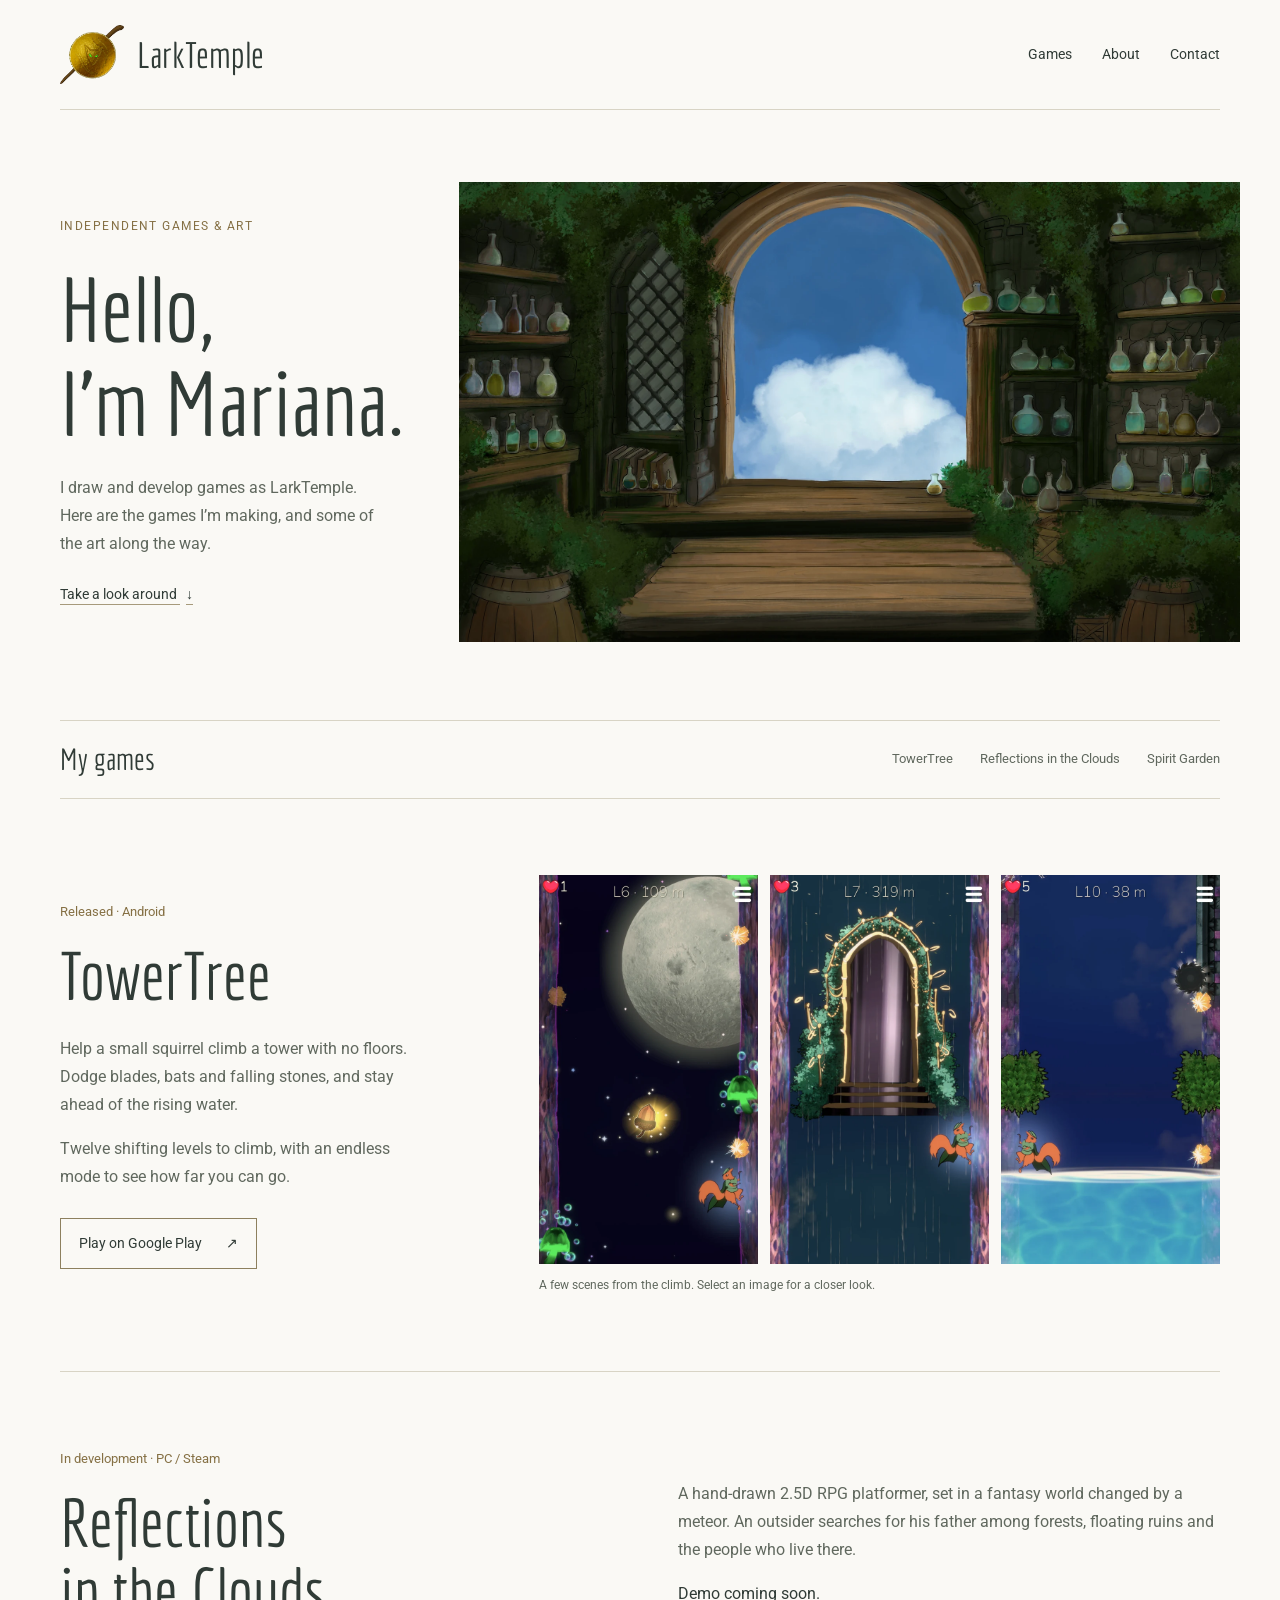
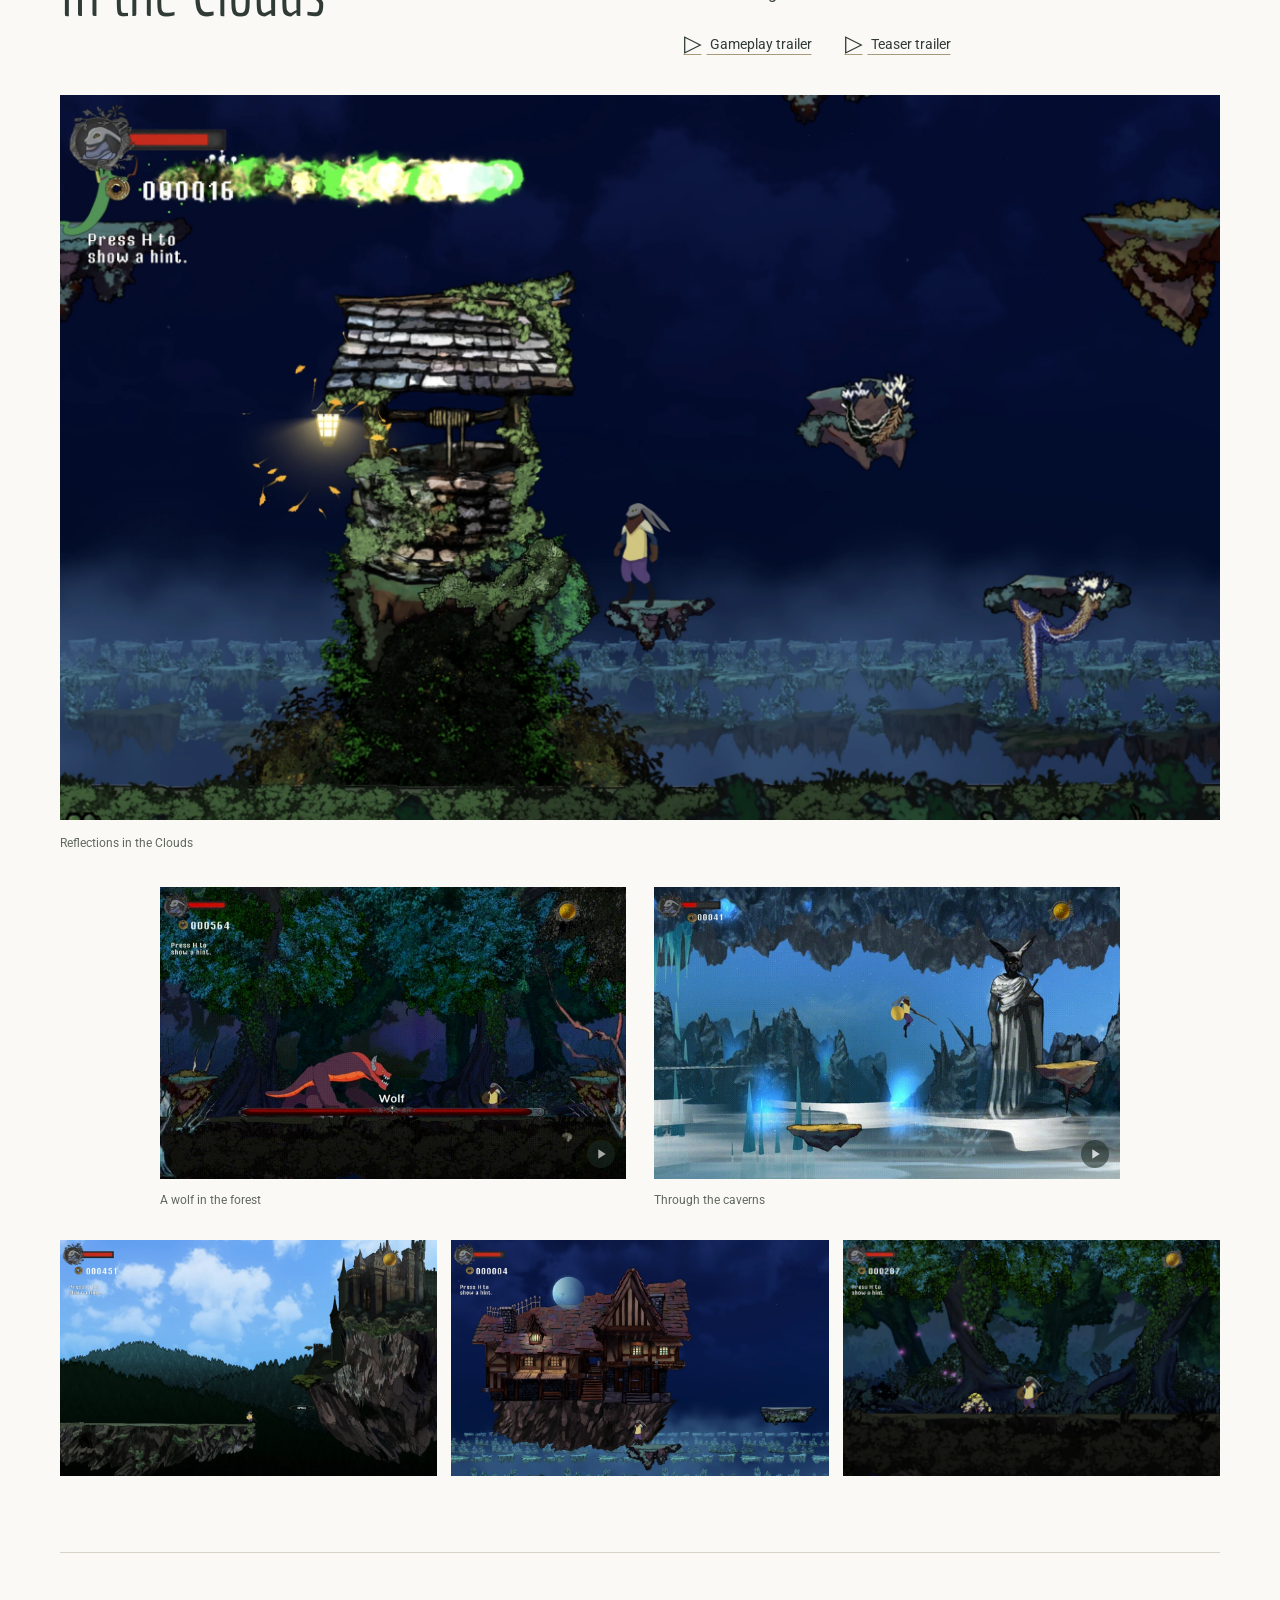
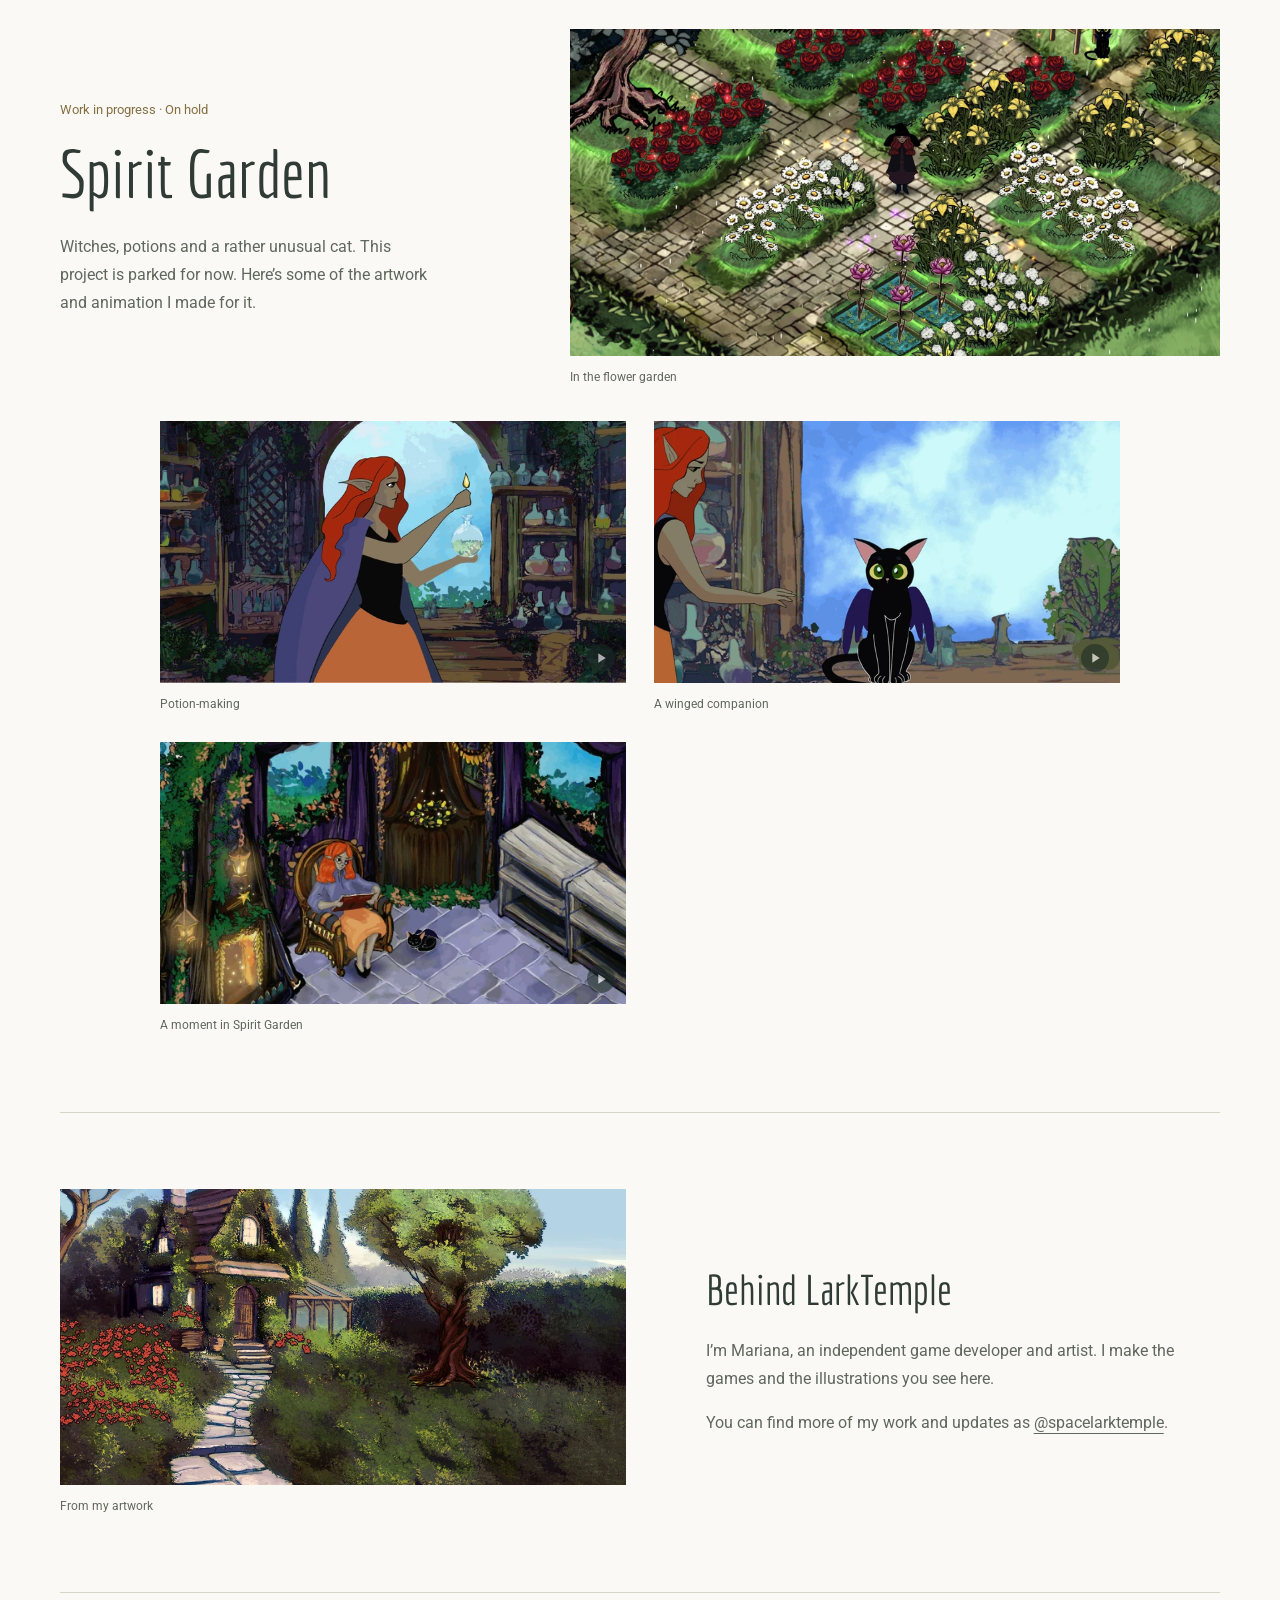
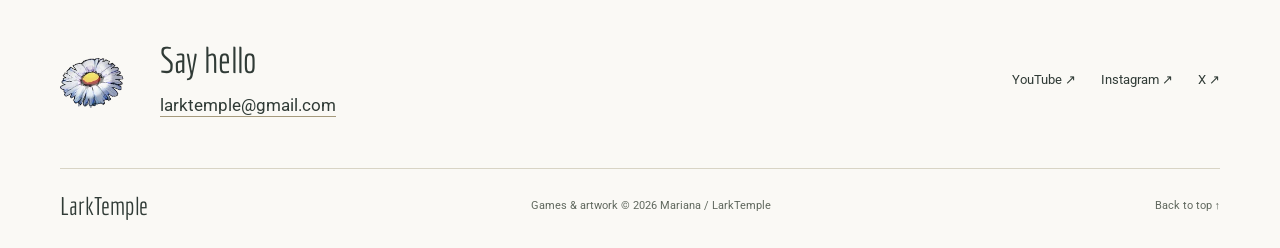
==== commit f248ce60: "Update portfolio artwork, logo and animation playback" ====
--- a/index.html
+++ b/index.html
@@ -4,12 +4,12 @@
   <meta charset="utf-8">
   <meta name="viewport" content="width=device-width, initial-scale=1">
   <meta name="theme-color" content="#faf9f5">
-  <title>LarkTemple — Games &amp; art by Mariana</title>
+  <title>Games &amp; art by Mariana at LarkTemple</title>
   <meta name="description" content="Games, illustrations and animation by Mariana, the developer and artist behind LarkTemple. TowerTree, Reflections in the Clouds and Spirit Garden.">
   <meta property="og:type" content="website">
-  <meta property="og:title" content="LarkTemple — Games & art by Mariana">
-  <meta property="og:description" content="Explore TowerTree, Reflections in the Clouds and Spirit Garden — independent games and original art by Mariana.">
-  <link rel="icon" href="assets/art/camomile.webp" type="image/webp">
+  <meta property="og:title" content="Games & art by Mariana at LarkTemple">
+  <meta property="og:description" content="Explore TowerTree, Reflections in the Clouds and Spirit Garden. Independent games and original art by Mariana.">
+  <link rel="icon" href="assets/art/shield-favicon.png" type="image/png">
   <link rel="preload" href="assets/fonts/economica-400.ttf" as="font" type="font/ttf" crossorigin>
   <link rel="stylesheet" href="styles.css">
   <script src="site.js" defer></script>
@@ -17,7 +17,7 @@
 <body>
   <a class="skip-link" href="#main">Skip to content</a>
   <header class="site-header shell" id="top">
-    <a class="wordmark" href="#top" aria-label="LarkTemple home"><img src="assets/art/leaves.webp" width="180" height="136" alt="">LarkTemple</a>
+    <a class="wordmark" href="#top" aria-label="LarkTemple home"><img src="assets/art/shield-logo.webp" width="240" height="220" alt="">LarkTemple</a>
     <nav aria-label="Main navigation"><a href="#games">Games</a><a href="#about">About</a><a href="#contact">Contact</a></nav>
   </header>
 
@@ -29,7 +29,9 @@
         <p>I draw and develop games as LarkTemple. Here are the games I’m making, and some of the art along the way.</p>
         <a class="text-link" href="#games">Take a look around <span aria-hidden="true">↓</span></a>
       </div>
-      <img class="hero-art" src="assets/art/studio.webp" width="1400" height="816" alt="An illustrated room with tall arched windows, tangled plants and little pots of flowers" fetchpriority="high">
+      <figure class="hero-art">
+        <a href="assets/art/window-painting.webp" data-lightbox data-caption="A window above the clouds" aria-label="Enlarge the window painting"><img src="assets/art/window-painting.webp" width="2000" height="1177" alt="An arched window opening onto the clouds, framed by ivy, books and shelves of potion bottles" fetchpriority="high"></a>
+      </figure>
     </section>
 
     <section class="games shell" id="games" aria-labelledby="games-heading">
@@ -48,9 +50,9 @@
         </div>
         <figure class="tower-figure">
           <div class="tower-gallery">
-            <a href="assets/art/tower-moon.webp" data-lightbox data-caption="TowerTree — a climb by moonlight" aria-label="Enlarge TowerTree moon screenshot"><img src="assets/art/tower-moon.webp" width="620" height="1102" alt="A little squirrel climbing past a huge moon and glowing lights" loading="lazy"></a>
-            <a href="assets/art/tower-door.webp" data-lightbox data-caption="TowerTree — an overgrown doorway" aria-label="Enlarge TowerTree doorway screenshot"><img src="assets/art/tower-door.webp" width="620" height="1102" alt="A tall, glowing doorway framed by vines in the tower" loading="lazy"></a>
-            <a href="assets/art/tower-water.webp" data-lightbox data-caption="TowerTree — keeping ahead of the water" aria-label="Enlarge TowerTree water screenshot"><img src="assets/art/tower-water.webp" width="620" height="1102" alt="The squirrel leaping above rising water beneath a dark blue sky" loading="lazy"></a>
+            <a href="assets/art/tower-moon.webp" data-lightbox data-caption="TowerTree: a climb by moonlight" aria-label="Enlarge TowerTree moon screenshot"><img src="assets/art/tower-moon.webp" width="620" height="1102" alt="A little squirrel climbing past a huge moon and glowing lights" loading="lazy"></a>
+            <a href="assets/art/tower-door.webp" data-lightbox data-caption="TowerTree: an overgrown doorway" aria-label="Enlarge TowerTree doorway screenshot"><img src="assets/art/tower-door.webp" width="620" height="1102" alt="A tall, glowing doorway framed by vines in the tower" loading="lazy"></a>
+            <a href="assets/art/tower-water.webp" data-lightbox data-caption="TowerTree: keeping ahead of the water" aria-label="Enlarge TowerTree water screenshot"><img src="assets/art/tower-water.webp" width="620" height="1102" alt="The squirrel leaping above rising water beneath a dark blue sky" loading="lazy"></a>
           </div>
           <figcaption>A few scenes from the climb. Select an image for a closer look.</figcaption>
         </figure>
@@ -66,20 +68,42 @@
             <p>A hand-drawn 2.5D RPG platformer, set in a fantasy world changed by a meteor. An outsider searches for his father among forests, floating ruins and the people who live there.</p>
             <p class="demo-note">Demo coming soon.</p>
             <div class="trailer-links">
-              <a class="text-link" href="https://www.youtube.com/watch?v=eDqz9XIHk5o" data-video="eDqz9XIHk5o" data-title="Reflections in the Clouds — Gameplay Trailer" target="_blank" rel="noopener noreferrer"><span class="play-symbol" aria-hidden="true">▷</span> Gameplay trailer</a>
-              <a class="text-link" href="https://www.youtube.com/watch?v=PcnxvMXK_Yo" data-video="PcnxvMXK_Yo" data-title="Reflections in the Clouds — Teaser Trailer" target="_blank" rel="noopener noreferrer"><span class="play-symbol" aria-hidden="true">▷</span> Teaser trailer</a>
+              <a class="text-link" href="https://www.youtube.com/watch?v=eDqz9XIHk5o" data-video="eDqz9XIHk5o" data-title="Reflections in the Clouds: Gameplay Trailer" target="_blank" rel="noopener noreferrer"><span class="play-symbol" aria-hidden="true">▷</span> Gameplay trailer</a>
+              <a class="text-link" href="https://www.youtube.com/watch?v=PcnxvMXK_Yo" data-video="PcnxvMXK_Yo" data-title="Reflections in the Clouds: Teaser Trailer" target="_blank" rel="noopener noreferrer"><span class="play-symbol" aria-hidden="true">▷</span> Teaser trailer</a>
             </div>
           </div>
         </div>
         <figure class="reflections-figure">
-          <a class="forest-scene" href="assets/art/reflections-forest.webp" data-lightbox data-caption="Reflections in the Clouds — the forest" aria-label="Enlarge Reflections forest screenshot"><img src="assets/art/reflections-forest.webp" width="1600" height="1000" alt="A small traveller beneath immense twisted trees in a moonlit forest" loading="lazy"></a>
-          <div class="reflections-thumbnails">
-            <a href="assets/art/reflections-castle.webp" data-lightbox data-caption="Reflections in the Clouds — the castle" aria-label="Enlarge Reflections castle screenshot"><img src="assets/art/reflections-castle.webp" width="1100" height="688" alt="A castle above a cliff under bright summer clouds" loading="lazy"></a>
-            <a href="assets/art/reflections-tavern.webp" data-lightbox data-caption="Reflections in the Clouds — the tavern" aria-label="Enlarge Reflections tavern screenshot"><img src="assets/art/reflections-tavern.webp" width="1100" height="688" alt="A timbered tavern perched on a floating island at night" loading="lazy"></a>
-            <a href="assets/art/reflections-underground.webp" data-lightbox data-caption="Reflections in the Clouds — underground" aria-label="Enlarge Reflections underground screenshot"><img src="assets/art/reflections-underground.webp" width="1100" height="688" alt="A horned statue and waterfall inside a blue cavern" loading="lazy"></a>
-          </div>
-          <figcaption>Forests, castles, a tavern in the clouds, and the world underneath.</figcaption>
+          <a href="assets/art/reflections-well.webp" data-lightbox data-caption="Reflections in the Clouds: the well" aria-label="Enlarge Reflections well screenshot"><img src="assets/art/reflections-well.webp" width="2400" height="1500" alt="A rabbit traveller beside an overgrown stone well and floating platforms under the night sky" loading="lazy"></a>
+          <figcaption>Reflections in the Clouds</figcaption>
         </figure>
+        <div class="animation-gallery reflections-studies">
+          <figure class="animation-study">
+            <div class="motion-frame" data-animation="assets/art/wolf-battle.gif" data-poster="assets/art/wolf-battle-still.webp" data-label="Reflections wolf encounter">
+              <a class="motion-image" href="assets/art/wolf-battle.gif" data-lightbox data-caption="A wolf in the forest" aria-label="Enlarge Reflections wolf encounter"><img src="assets/art/wolf-battle-still.webp" width="700" height="438" alt="The traveller facing a wolf in a dark forest" loading="lazy"></a>
+              <button class="motion-toggle" type="button" aria-label="Play Reflections wolf encounter" title="Play Reflections wolf encounter" hidden>
+                <svg class="motion-play" viewBox="0 0 24 24" aria-hidden="true"><path d="M8 5 19 12 8 19Z"/></svg>
+                <svg class="motion-pause" viewBox="0 0 24 24" aria-hidden="true"><path d="M7 5h4v14H7zm6 0h4v14h-4z"/></svg>
+              </button>
+            </div>
+            <figcaption>A wolf in the forest</figcaption>
+          </figure>
+          <figure class="animation-study">
+            <div class="motion-frame" data-animation="assets/art/underground-loop.webp" data-poster="assets/art/underground-loop-still.webp" data-label="Reflections underground animation">
+              <a class="motion-image" href="assets/art/underground-loop.webp" data-lightbox data-caption="Through the caverns" aria-label="Enlarge Reflections underground animation"><img src="assets/art/underground-loop-still.webp" width="700" height="438" alt="The traveller crossing platforms beside a statue and waterfall" loading="lazy"></a>
+              <button class="motion-toggle" type="button" aria-label="Play Reflections underground animation" title="Play Reflections underground animation" hidden>
+                <svg class="motion-play" viewBox="0 0 24 24" aria-hidden="true"><path d="M8 5 19 12 8 19Z"/></svg>
+                <svg class="motion-pause" viewBox="0 0 24 24" aria-hidden="true"><path d="M7 5h4v14H7zm6 0h4v14h-4z"/></svg>
+              </button>
+            </div>
+            <figcaption>Through the caverns</figcaption>
+          </figure>
+        </div>
+        <div class="reflections-thumbnails">
+          <a href="assets/art/reflections-castle.webp" data-lightbox data-caption="Reflections in the Clouds: the castle" aria-label="Enlarge Reflections castle screenshot"><img src="assets/art/reflections-castle.webp" width="1100" height="688" alt="A castle above a cliff under bright summer clouds" loading="lazy"></a>
+          <a href="assets/art/reflections-tavern.webp" data-lightbox data-caption="Reflections in the Clouds: the tavern" aria-label="Enlarge Reflections tavern screenshot"><img src="assets/art/reflections-tavern.webp" width="1100" height="688" alt="A timbered tavern perched on a floating island at night" loading="lazy"></a>
+          <a href="assets/art/reflections-forest.webp" data-lightbox data-caption="Reflections in the Clouds: the forest" aria-label="Enlarge Reflections forest screenshot"><img src="assets/art/reflections-forest.webp" width="1600" height="1000" alt="A small traveller beneath immense twisted trees in a moonlit forest" loading="lazy"></a>
+        </div>
       </article>
 
       <article class="spirit project" id="spirit-garden" aria-labelledby="garden-heading">
@@ -87,24 +111,43 @@
           <div class="project-copy">
             <p class="project-status">Work in progress · On hold</p>
             <h3 id="garden-heading">Spirit Garden</h3>
-            <p>Witches, potions and a rather unusual cat. This project is parked for now; here’s some of the artwork and animation I made for it.</p>
+            <p>Witches, potions and a rather unusual cat. This project is parked for now. Here’s some of the artwork and animation I made for it.</p>
           </div>
-          <img class="garden-art" src="assets/art/spirit-garden.webp" width="1100" height="843" alt="An illustrated floating garden with a clear pond, flowers and a bench beneath a pink tree" loading="lazy">
+          <figure class="garden-art">
+            <a href="assets/art/spirit-flower-garden.webp" data-lightbox data-caption="Spirit Garden: the flower garden" aria-label="Enlarge Spirit Garden flower garden"><img src="assets/art/spirit-flower-garden.webp" width="1800" height="905" alt="A witch among beds of roses, lilies, daisies and lotus flowers, with a black cat nearby" loading="lazy"></a>
+            <figcaption>In the flower garden</figcaption>
+          </figure>
         </div>
-        <div class="animation-gallery">
+        <div class="animation-gallery spirit-animations">
           <figure class="animation-study">
-            <a href="assets/art/potion-making.webp" class="animation-control" data-animation="assets/art/potion-making.webp" data-poster="assets/art/potion-making-poster.webp" aria-label="Play potion-making animation">
-              <img src="assets/art/potion-making-poster.webp" width="800" height="450" alt="A red-haired witch making a potion in a room full of plants" loading="lazy">
-              <span class="animation-label"><span aria-hidden="true">▷</span> Play animation</span>
-            </a>
+            <div class="motion-frame" data-animation="assets/art/potion-flower-loop.webp" data-poster="assets/art/potion-flower-loop-still.webp" data-label="potion-making animation">
+              <a class="motion-image" href="assets/art/potion-flower-loop.webp" data-lightbox data-caption="Potion-making" aria-label="Enlarge potion-making animation"><img src="assets/art/potion-flower-loop-still.webp" width="700" height="394" alt="A red-haired witch making a flower potion in a room full of plants" loading="lazy"></a>
+              <button class="motion-toggle" type="button" aria-label="Play potion-making animation" title="Play potion-making animation" hidden>
+                <svg class="motion-play" viewBox="0 0 24 24" aria-hidden="true"><path d="M8 5 19 12 8 19Z"/></svg>
+                <svg class="motion-pause" viewBox="0 0 24 24" aria-hidden="true"><path d="M7 5h4v14H7zm6 0h4v14h-4z"/></svg>
+              </button>
+            </div>
             <figcaption>Potion-making</figcaption>
           </figure>
           <figure class="animation-study">
-            <a href="assets/art/cat.webp" class="animation-control" data-animation="assets/art/cat.webp" data-poster="assets/art/cat-poster.webp" aria-label="Play winged-cat animation">
-              <img src="assets/art/cat-poster.webp" width="800" height="450" alt="A black cat with tiny wings beside a witch in a garden" loading="lazy">
-              <span class="animation-label"><span aria-hidden="true">▷</span> Play animation</span>
-            </a>
+            <div class="motion-frame" data-animation="assets/art/cat-loop.webp" data-poster="assets/art/cat-loop-still.webp" data-label="winged-cat animation">
+              <a class="motion-image" href="assets/art/cat-loop.webp" data-lightbox data-caption="A winged companion" aria-label="Enlarge winged-cat animation"><img src="assets/art/cat-loop-still.webp" width="700" height="394" alt="The witch petting a black cat with little wings" loading="lazy"></a>
+              <button class="motion-toggle" type="button" aria-label="Play winged-cat animation" title="Play winged-cat animation" hidden>
+                <svg class="motion-play" viewBox="0 0 24 24" aria-hidden="true"><path d="M8 5 19 12 8 19Z"/></svg>
+                <svg class="motion-pause" viewBox="0 0 24 24" aria-hidden="true"><path d="M7 5h4v14H7zm6 0h4v14h-4z"/></svg>
+              </button>
+            </div>
             <figcaption>A winged companion</figcaption>
+          </figure>
+          <figure class="animation-study">
+            <div class="motion-frame" data-animation="assets/art/garden-trailer-loop.gif" data-poster="assets/art/garden-trailer-loop-still.webp" data-label="Spirit Garden trailer animation">
+              <a class="motion-image" href="assets/art/garden-trailer-loop.gif" data-lightbox data-caption="A moment in Spirit Garden" aria-label="Enlarge Spirit Garden trailer animation"><img src="assets/art/garden-trailer-loop-still.webp" width="560" height="315" alt="The witch and her cat relaxing in a leafy room with glowing lanterns" loading="lazy"></a>
+              <button class="motion-toggle" type="button" aria-label="Play Spirit Garden trailer animation" title="Play Spirit Garden trailer animation" hidden>
+                <svg class="motion-play" viewBox="0 0 24 24" aria-hidden="true"><path d="M8 5 19 12 8 19Z"/></svg>
+                <svg class="motion-pause" viewBox="0 0 24 24" aria-hidden="true"><path d="M7 5h4v14H7zm6 0h4v14h-4z"/></svg>
+              </button>
+            </div>
+            <figcaption>A moment in Spirit Garden</figcaption>
           </figure>
         </div>
       </article>
--- a/styles.css
+++ b/styles.css
@@ -12,7 +12,7 @@
 a:hover{color:#826331}
 a:focus-visible,button:focus-visible{outline:2px solid #80602d;outline-offset:5px}
 button{font:inherit}
-img{display:block;max-width:100%;height:auto}
+img,video{display:block;max-width:100%;height:auto}
 h1,h2,h3,p,figure{margin:0}
 h1,h2,h3{font-family:var(--heading);font-weight:400;line-height:1.04}
 h1{font-size:clamp(64px,7vw,94px)}
@@ -24,7 +24,7 @@
 .skip-link:focus{transform:none}
 .site-header{display:flex;align-items:center;justify-content:space-between;gap:28px;padding-block:25px;border-bottom:1px solid var(--line)}
 .wordmark{display:inline-flex;align-items:center;gap:13px;font:400 36px/1 var(--heading);text-decoration:none}
-.wordmark img{width:45px;height:34px;object-fit:contain}
+.wordmark img{width:64px;height:59px;object-fit:contain}
 nav{display:flex;gap:30px}
 nav a{font-size:14px;text-decoration:none;padding-block:8px}
 nav a:hover{text-decoration:underline}
@@ -33,7 +33,9 @@
 .small-heading{font-size:12px;letter-spacing:.12em;text-transform:uppercase;color:var(--gold);margin-bottom:25px}
 .hero-copy>p:not(.small-heading){max-width:315px;margin-top:25px;color:var(--muted);font-size:16px}
 .hero-copy .text-link{display:inline-block;margin-top:24px}
-.hero-art{width:100%;max-width:none;margin-left:20px}
+.hero-art{width:100%;max-width:none;margin-left:20px}.hero-art img{width:100%}
+.hero-art figcaption a{text-decoration:none}
+.hero-art figcaption a:hover{text-decoration:underline}
 .text-link{font-size:14px;text-decoration:underline;text-decoration-color:#a69a7b}
 .text-link>span:last-child{margin-left:6px}
 .games-index{display:flex;align-items:center;justify-content:space-between;gap:28px;border-top:1px solid var(--line);border-bottom:1px solid var(--line);padding-block:19px}
@@ -58,23 +60,28 @@
 .demo-note{color:var(--ink)!important}
 .trailer-links{display:flex;gap:27px;flex-wrap:wrap;margin-top:24px}
 .play-symbol{font-size:23px;line-height:1;vertical-align:-2px;margin-right:5px}
-.reflections-figure{display:grid;grid-template-columns:2fr 1fr;gap:14px}
-.forest-scene{display:block;height:100%;min-height:0}
-.forest-scene img{width:100%;height:100%;object-fit:cover}
-.reflections-thumbnails{display:grid;grid-template-columns:1fr;gap:14px}
+.reflections-figure{display:grid;grid-template-columns:1fr;gap:14px}
+.reflections-thumbnails{display:grid;grid-template-columns:repeat(3,minmax(0,1fr));gap:14px;margin-top:30px}
 .reflections-thumbnails img{width:100%;height:auto}
-.reflections-figure figcaption{grid-column:1 / -1;margin-top:0}
-.spirit{padding-top:50px}
+.reflections-figure>a>img{width:100%}.reflections-figure figcaption{margin-top:0}
+.spirit{padding-top:76px}
 .spirit-intro{display:grid;grid-template-columns:.9fr 1.3fr;gap:60px;align-items:center}
 .spirit-intro .project-copy{max-width:375px}
 .garden-art{width:100%}
-.animation-gallery{display:grid;grid-template-columns:1fr 1fr;gap:26px;margin-top:25px}
-.animation-control{display:block;position:relative;text-decoration:none;color:var(--paper);cursor:pointer}
-.animation-control>img{width:100%}
-.animation-label{position:absolute;bottom:15px;left:15px;display:flex;align-items:center;gap:8px;background:#25372fed;padding:6px 13px;font-size:12px;border:1px solid #ffffff55;color:#fff}
-.animation-label>span{font-size:21px;line-height:1}
-.animation-control:hover .animation-label{background:#17281f}
-.animation-control[aria-busy="true"] .animation-label{opacity:.8}
+.animation-gallery{display:grid;grid-template-columns:repeat(2,minmax(0,1fr));gap:28px;max-width:960px;margin:34px auto 0}
+.animation-study{min-width:0}
+.animation-study>a>img{width:100%}
+.motion-frame{position:relative}
+.motion-image{display:block}
+.motion-image img{width:100%;height:auto}
+.motion-toggle{position:absolute;bottom:3px;right:3px;display:grid;place-items:center;width:44px;height:44px;padding:0;border:0;background:none;color:#fff;cursor:pointer;opacity:.65;z-index:1}
+.motion-toggle::before{content:"";position:absolute;inset:8px;border-radius:50%;background:#1c2b25dd}
+.motion-toggle svg{position:relative;width:16px;height:16px;fill:currentColor}
+.motion-toggle[hidden]{display:none}
+.motion-toggle .motion-pause{display:none}
+.motion-frame[data-playing="true"] .motion-play{display:none}
+.motion-frame[data-playing="true"] .motion-pause{display:block}
+.motion-toggle:hover,.motion-toggle:focus-visible{opacity:1}
 .about{display:grid;grid-template-columns:1.1fr 1fr;align-items:center;gap:80px;padding-block:76px}
 .about-copy h2{margin-bottom:25px}
 .about-copy p{color:var(--muted)}
@@ -101,6 +108,6 @@
 body:has(.media-dialog[open]){overflow:hidden}
 @media(min-width:1450px){.hero{min-height:650px}}
 @media(max-width:1050px){.shell{width:calc(100% - 64px)}.hero{grid-template-columns:1fr 1.7fr;min-height:530px}.hero-art{margin-left:8px}.tower{gap:40px;grid-template-columns:1fr 1.4fr}.reflections-intro{gap:50px}.reflections-intro .project-copy{padding-top:12px}.spirit-intro{gap:35px}.about{gap:40px}.contact{grid-template-columns:60px 1fr auto;gap:15px}.social-links{gap:15px}}
-@media(max-width:760px){.shell{width:calc(100% - 40px)}.site-header{padding-block:22px}.wordmark{font-size:30px;gap:8px}.wordmark img{width:34px;height:28px}nav{gap:22px}.hero{grid-template-columns:1fr;padding-block:44px;gap:24px;min-height:0}.hero-copy{max-width:520px}.hero h1{font-size:70px}.hero h1 br{display:none}.hero h1 br:after{content:" "}.small-heading{margin-bottom:17px}.hero-copy>p:not(.small-heading){max-width:450px;margin-top:22px}.hero-copy .text-link{margin-top:18px}.hero-art{margin:0;width:100%}.games-index{display:block;padding-block:18px}.games-index nav{gap:22px;flex-wrap:wrap;margin-top:9px}.games-index nav a{font-size:12px;padding-block:4px}.project{padding-block:48px}.tower{grid-template-columns:1fr;gap:32px}.tower .project-copy{max-width:520px}h3{font-size:56px}.project-copy h3+p{margin-top:20px}.store-link{margin-top:24px}.tower-gallery{gap:12px}.tower-figure{width:100%;max-width:560px;justify-self:center}.reflections-intro{grid-template-columns:1fr;gap:24px;margin-bottom:29px}.reflections-intro .project-copy{padding:0;max-width:560px}.reflections-figure{grid-template-columns:1fr;gap:10px}.forest-scene img{height:auto;object-fit:contain}.reflections-thumbnails{grid-template-columns:repeat(3,minmax(0,1fr));gap:10px}.spirit-intro{grid-template-columns:1fr;gap:12px}.spirit-intro .project-copy{max-width:530px}.garden-art{max-width:540px;justify-self:center}.animation-gallery{gap:17px;margin-top:20px}.animation-label{bottom:9px;left:9px;padding:5px 8px;font-size:11px;gap:5px}.about{grid-template-columns:1fr;gap:25px;padding-block:48px}.about-copy{order:-1;max-width:550px}.about-copy h2{margin-bottom:20px}.art-study{max-width:540px}.contact{grid-template-columns:52px 1fr;padding-block:35px;gap:18px}.contact>img{width:50px}.social-links{grid-column:2;gap:24px}.contact-email{font-size:16px}.site-footer{flex-wrap:wrap;gap:14px}.site-footer p{order:3;flex-basis:100%;margin:0}.media-dialog{padding:14px}.dialog-header h2{font-size:14px}}
-@media(max-width:460px){.site-header nav{gap:17px}.site-header nav a{font-size:12px}.wordmark{font-size:27px}.wordmark img{width:28px;height:24px}.hero{padding-top:37px;gap:30px}.hero h1{font-size:62px}.hero h1 br{display:block}.hero-copy>p:not(.small-heading){font-size:15px}.games-index nav{gap:8px 19px}.games-index h2{font-size:28px}.tower-gallery{gap:8px}.project-copy{font-size:15px}.trailer-links{gap:14px 23px}.trailer-links .text-link{font-size:13px}.reflections-thumbnails{gap:7px}.animation-gallery{grid-template-columns:1fr;gap:24px}.animation-label{left:12px;bottom:12px;padding:6px 12px;font-size:12px}.about-copy{font-size:15px}.contact{gap:13px}.social-links{gap:22px}.dialog-header{align-items:start}.dialog-close{padding:6px 9px;gap:8px}.media-dialog{width:calc(100% - 20px);max-height:calc(100dvh - 20px)}}
+@media(max-width:760px){.shell{width:calc(100% - 40px)}.site-header{padding-block:22px}.wordmark{font-size:30px;gap:8px}.wordmark img{width:46px;height:42px}nav{gap:22px}.hero{grid-template-columns:1fr;padding-block:44px;gap:24px;min-height:0}.hero-copy{max-width:520px}.hero h1{font-size:70px}.hero h1 br{display:none}.hero h1 br:after{content:" "}.small-heading{margin-bottom:17px}.hero-copy>p:not(.small-heading){max-width:450px;margin-top:22px}.hero-copy .text-link{margin-top:18px}.hero-art{margin:0;width:100%}.games-index{display:block;padding-block:18px}.games-index nav{gap:22px;flex-wrap:wrap;margin-top:9px}.games-index nav a{font-size:12px;padding-block:4px}.project{padding-block:48px}.tower{grid-template-columns:1fr;gap:32px}.tower .project-copy{max-width:520px}h3{font-size:56px}.project-copy h3+p{margin-top:20px}.store-link{margin-top:24px}.tower-gallery{gap:12px}.tower-figure{width:100%;max-width:560px;justify-self:center}.reflections-intro{grid-template-columns:1fr;gap:24px;margin-bottom:29px}.reflections-intro .project-copy{padding:0;max-width:560px}.reflections-figure{grid-template-columns:1fr;gap:10px}.reflections-thumbnails{grid-template-columns:repeat(3,minmax(0,1fr));gap:10px}.spirit-intro{grid-template-columns:1fr;gap:12px}.spirit-intro .project-copy{max-width:530px}.garden-art{max-width:540px;justify-self:center}.animation-gallery{gap:20px;margin-top:26px}.about{grid-template-columns:1fr;gap:25px;padding-block:48px}.about-copy{order:-1;max-width:550px}.about-copy h2{margin-bottom:20px}.art-study{max-width:540px}.contact{grid-template-columns:52px 1fr;padding-block:35px;gap:18px}.contact>img{width:50px}.social-links{grid-column:2;gap:24px}.contact-email{font-size:16px}.site-footer{flex-wrap:wrap;gap:14px}.site-footer p{order:3;flex-basis:100%;margin:0}.media-dialog{padding:14px}.dialog-header h2{font-size:14px}}
+@media(max-width:460px){.site-header nav{gap:17px}.site-header nav a{font-size:12px}.wordmark{font-size:27px}.wordmark img{width:36px;height:33px}.hero{padding-top:37px;gap:30px}.hero h1{font-size:62px}.hero h1 br{display:block}.hero-copy>p:not(.small-heading){font-size:15px}.games-index nav{gap:8px 19px}.games-index h2{font-size:28px}.tower-gallery{gap:8px}.project-copy{font-size:15px}.trailer-links{gap:14px 23px}.trailer-links .text-link{font-size:13px}.reflections-thumbnails{gap:7px}.animation-gallery{grid-template-columns:1fr;gap:24px;max-width:440px}.about-copy{font-size:15px}.contact{gap:13px}.social-links{gap:22px}.dialog-header{align-items:start}.dialog-close{padding:6px 9px;gap:8px}.media-dialog{width:calc(100% - 20px);max-height:calc(100dvh - 20px)}}
 @media(prefers-reduced-motion:reduce){html{scroll-behavior:auto}*,*::before,*::after{animation:none!important;transition:none!important}}
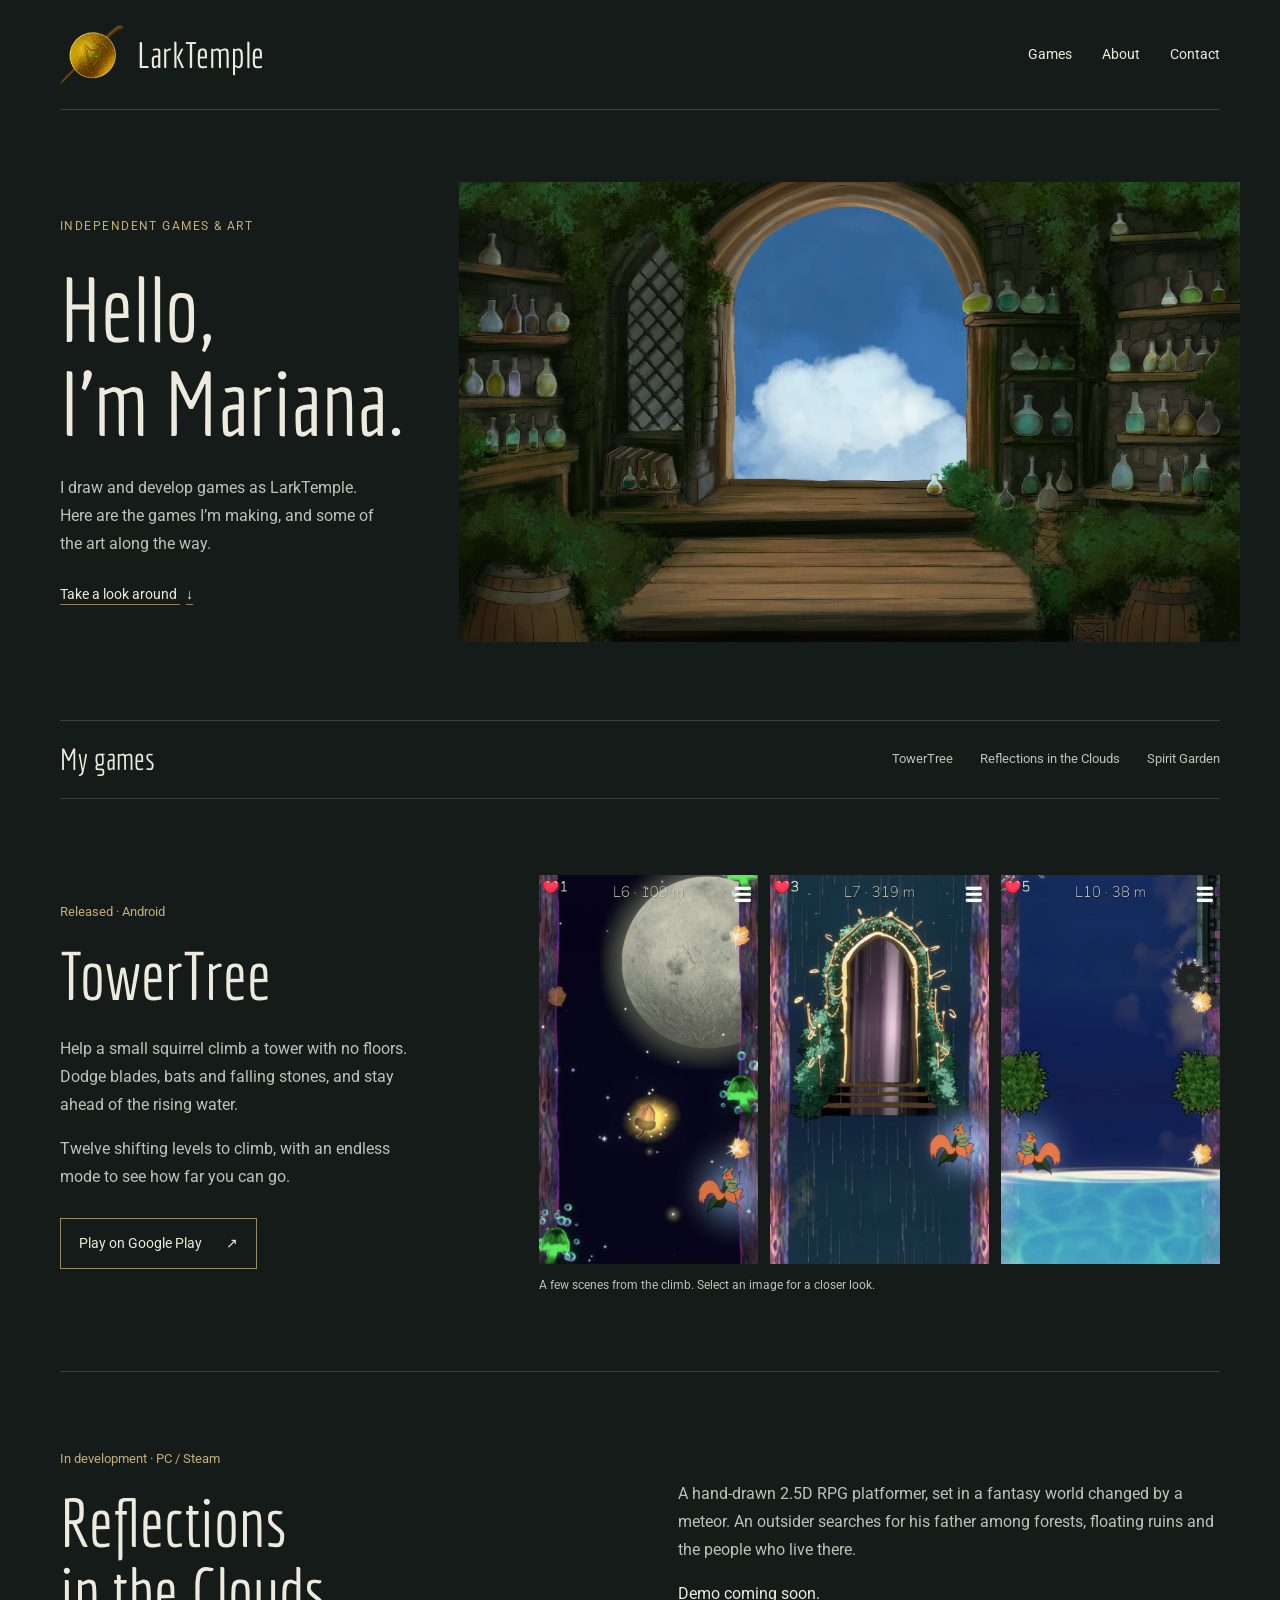
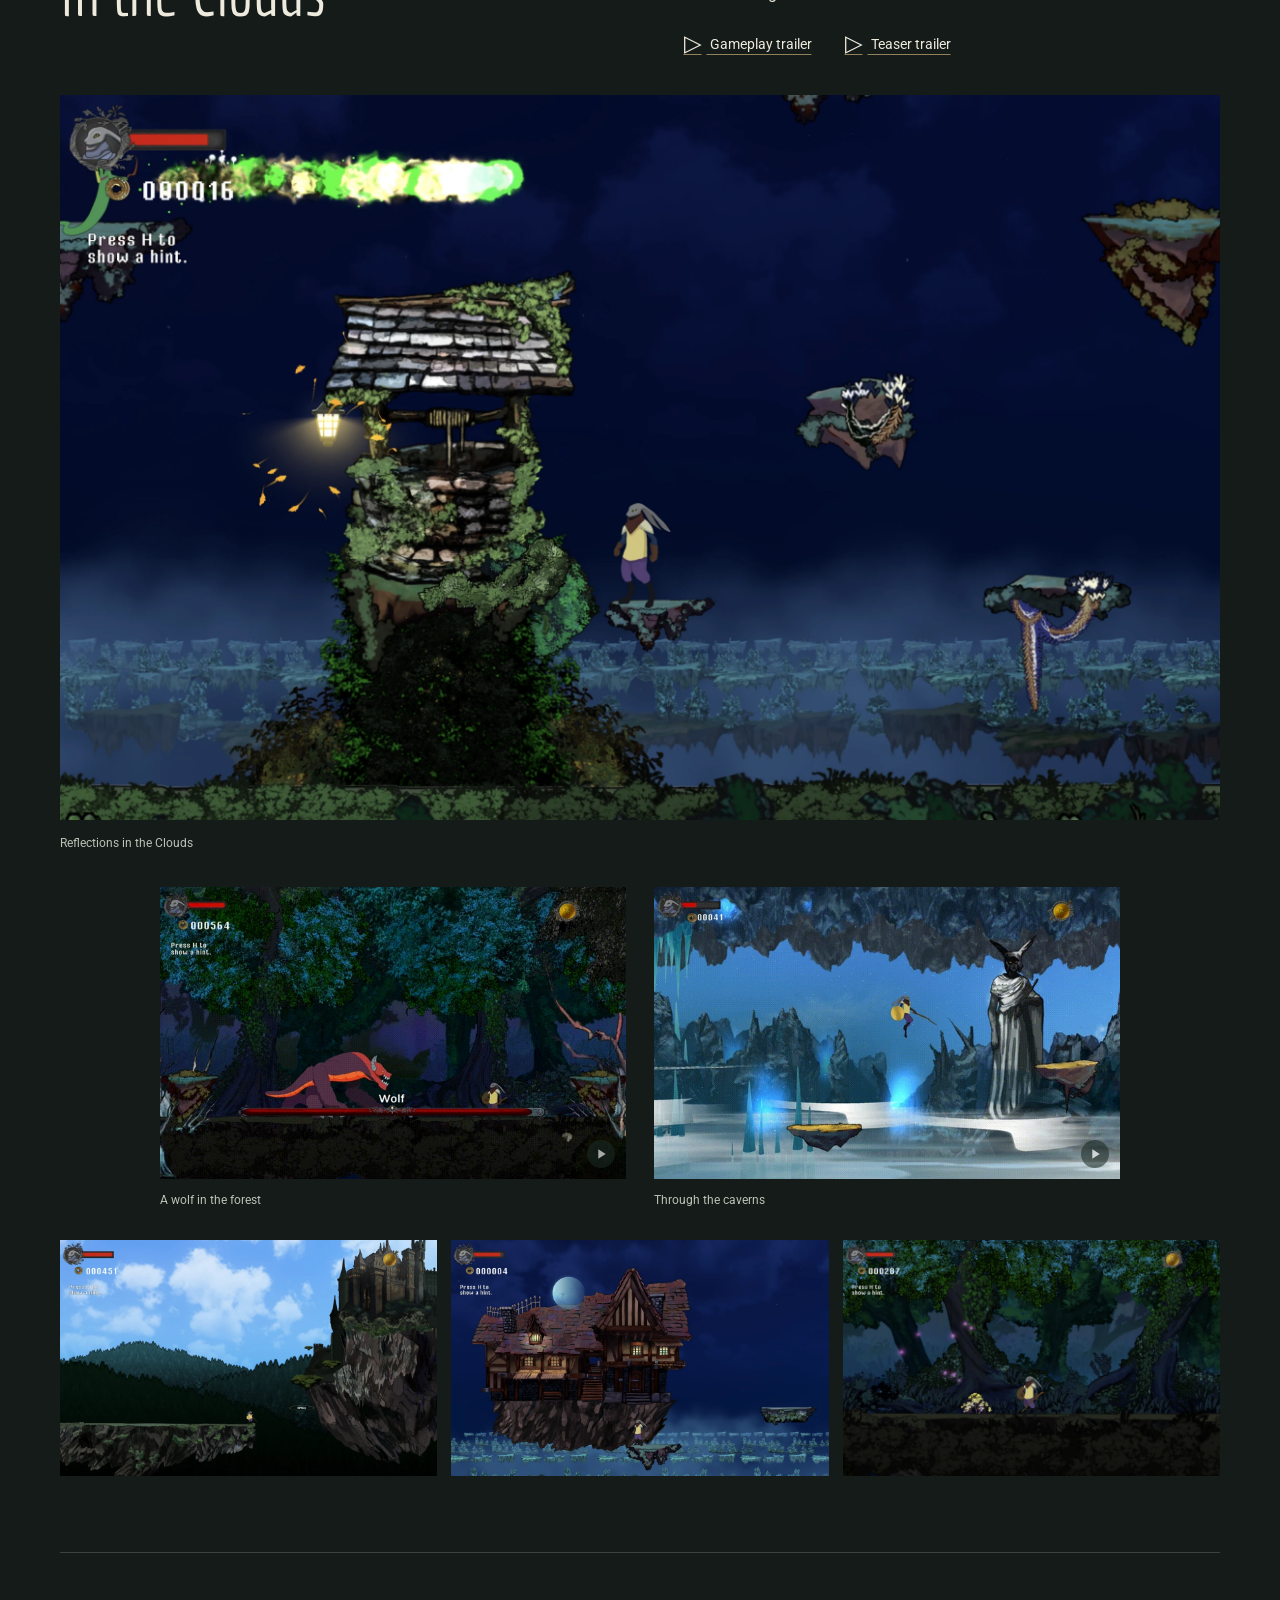
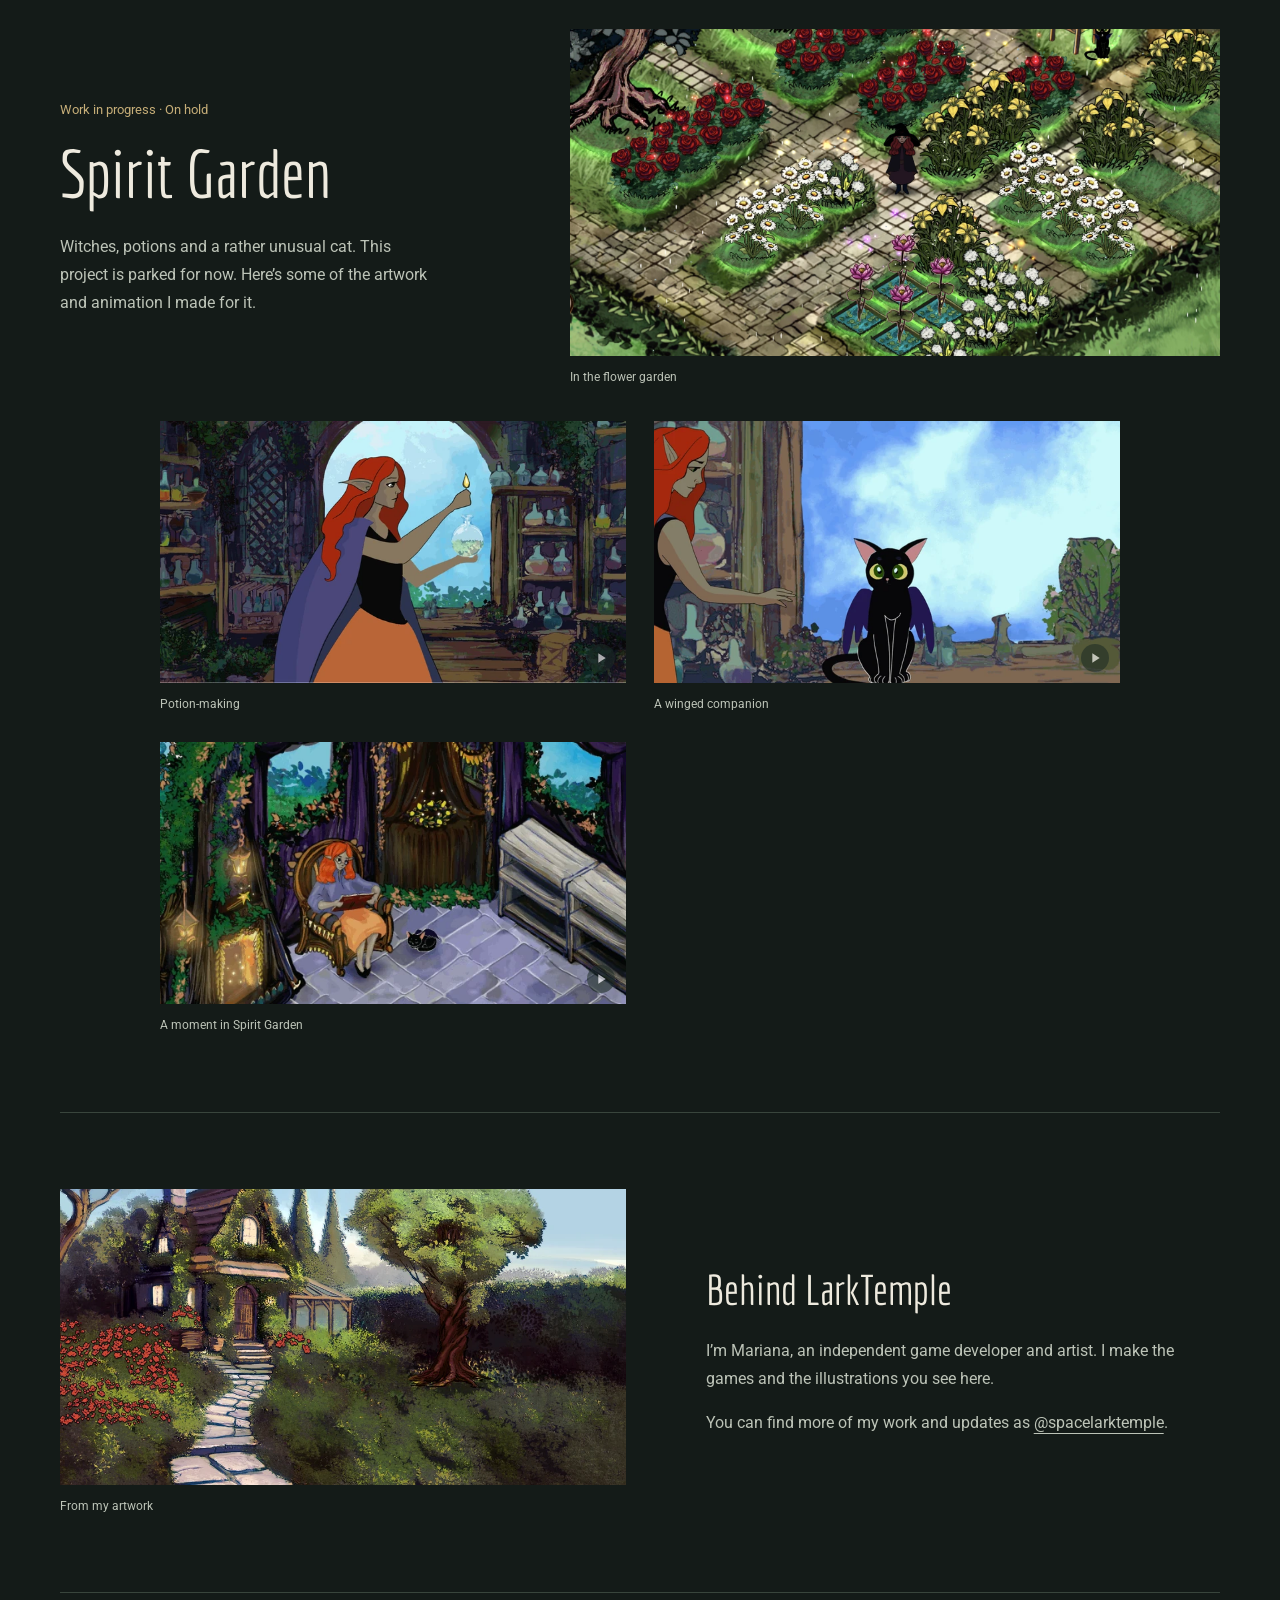
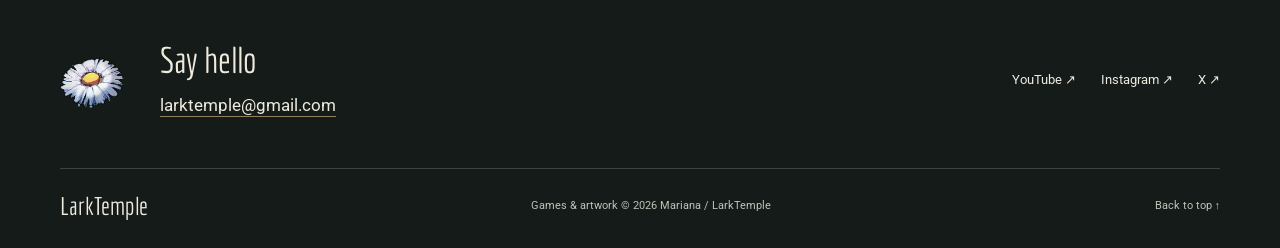
==== commit 6234ec80: "Apply dark forest theme to portfolio" ====
--- a/index.html
+++ b/index.html
@@ -3,7 +3,8 @@
 <head>
   <meta charset="utf-8">
   <meta name="viewport" content="width=device-width, initial-scale=1">
-  <meta name="theme-color" content="#faf9f5">
+  <meta name="theme-color" content="#141b18">
+  <meta name="color-scheme" content="dark">
   <title>Games &amp; art by Mariana at LarkTemple</title>
   <meta name="description" content="Games, illustrations and animation by Mariana, the developer and artist behind LarkTemple. TowerTree, Reflections in the Clouds and Spirit Garden.">
   <meta property="og:type" content="website">
--- a/styles.css
+++ b/styles.css
@@ -3,14 +3,14 @@
 @font-face{font-family:Economica;src:url("assets/fonts/economica-700.ttf") format("truetype");font-weight:700;font-style:normal;font-display:swap}
 @font-face{font-family:Roboto;src:url("assets/fonts/roboto-400.ttf") format("truetype");font-weight:400;font-style:normal;font-display:swap}
 @font-face{font-family:Roboto;src:url("assets/fonts/roboto-500.ttf") format("truetype");font-weight:500;font-style:normal;font-display:swap}
-:root{color-scheme:light;--paper:#faf9f5;--ink:#303b36;--muted:#60685e;--gold:#857044;--line:#d8d4c5;--heading:Economica,"Arial Narrow",sans-serif;--body:Roboto,Arial,sans-serif}
+:root{color-scheme:dark;--background:#141b18;--surface:#1c2620;--ink:#eeeade;--muted:#bcc3b7;--gold:#c6ae78;--line:#39453c;--link-line:#93815b;--control-border:#9b8a60;--hover:#28342c;--heading:Economica,"Arial Narrow",sans-serif;--body:Roboto,Arial,sans-serif}
 *{box-sizing:border-box}
 html{scroll-behavior:smooth;scroll-padding-top:30px}
-body{margin:0;background:var(--paper);color:var(--ink);font:400 16px/1.75 var(--body);-webkit-font-smoothing:antialiased}
-::selection{background:#dfe3cc;color:#263c2e}
+body{margin:0;background:var(--background);color:var(--ink);font:400 16px/1.75 var(--body);-webkit-font-smoothing:antialiased}
+::selection{background:var(--gold);color:var(--background)}
 a{color:inherit;text-underline-offset:5px;text-decoration-thickness:1px}
-a:hover{color:#826331}
-a:focus-visible,button:focus-visible{outline:2px solid #80602d;outline-offset:5px}
+a:hover{color:#e2c88f}
+a:focus-visible,button:focus-visible{outline:2px solid var(--gold);outline-offset:5px}
 button{font:inherit}
 img,video{display:block;max-width:100%;height:auto}
 h1,h2,h3,p,figure{margin:0}
@@ -20,7 +20,7 @@
 h3{font-size:clamp(52px,5.2vw,72px)}
 p+p{margin-top:16px}
 .shell{width:min(1160px,calc(100% - 96px));margin-inline:auto}
-.skip-link{position:fixed;top:12px;left:12px;z-index:10;background:var(--paper);padding:10px 20px;transform:translateY(-180%)}
+.skip-link{position:fixed;top:12px;left:12px;z-index:10;background:var(--surface);padding:10px 20px;transform:translateY(-180%)}
 .skip-link:focus{transform:none}
 .site-header{display:flex;align-items:center;justify-content:space-between;gap:28px;padding-block:25px;border-bottom:1px solid var(--line)}
 .wordmark{display:inline-flex;align-items:center;gap:13px;font:400 36px/1 var(--heading);text-decoration:none}
@@ -36,7 +36,7 @@
 .hero-art{width:100%;max-width:none;margin-left:20px}.hero-art img{width:100%}
 .hero-art figcaption a{text-decoration:none}
 .hero-art figcaption a:hover{text-decoration:underline}
-.text-link{font-size:14px;text-decoration:underline;text-decoration-color:#a69a7b}
+.text-link{font-size:14px;text-decoration:underline;text-decoration-color:var(--link-line)}
 .text-link>span:last-child{margin-left:6px}
 .games-index{display:flex;align-items:center;justify-content:space-between;gap:28px;border-top:1px solid var(--line);border-bottom:1px solid var(--line);padding-block:19px}
 .games-index h2{font-size:30px;white-space:nowrap}
@@ -48,8 +48,8 @@
 .project-copy h3+p{margin-top:25px}
 .tower{display:grid;grid-template-columns:.9fr 1.5fr;gap:70px;align-items:center}
 .tower .project-copy{max-width:355px}
-.store-link{display:inline-flex;align-items:center;gap:24px;border:1px solid #8d805e;padding:12px 18px;margin-top:27px;color:var(--ink);font-size:14px;text-decoration:none}
-.store-link:hover{background:#eeecdf}
+.store-link{display:inline-flex;align-items:center;gap:24px;border:1px solid var(--control-border);padding:12px 18px;margin-top:27px;color:var(--ink);font-size:14px;text-decoration:none}
+.store-link:hover{background:var(--hover);color:var(--gold)}
 .tower-gallery{display:grid;grid-template-columns:repeat(3,minmax(0,1fr));gap:12px}
 .tower-gallery a{display:block}
 figcaption{font-size:12px;line-height:1.6;color:var(--muted);margin-top:12px}
@@ -89,18 +89,19 @@
 .contact{border-top:1px solid var(--line);display:grid;grid-template-columns:75px 1fr auto;gap:25px;align-items:center;padding-block:48px}
 .contact>img{width:65px}
 .contact h2{font-size:36px;margin-bottom:12px}
-.contact-email{font-size:17px;text-decoration-color:#a69a7b}
+.contact-email{font-size:17px;text-decoration-color:var(--link-line)}
 .social-links{display:flex;gap:25px;font-size:13px}
 .social-links a{text-decoration:none;padding-block:10px}
 .social-links a:hover{text-decoration:underline}
 .site-footer{display:flex;justify-content:space-between;align-items:center;gap:24px;border-top:1px solid var(--line);padding-block:24px 30px;color:var(--muted);font-size:11px}
 .site-footer a{text-decoration:none}
 .site-footer>a:first-child{font:400 25px/1 var(--heading);color:var(--ink)}
-.media-dialog{padding:20px;background:var(--paper);color:var(--ink);border:1px solid var(--line);width:min(1080px,calc(100% - 32px));max-height:calc(100dvh - 32px);overflow:auto}
-.media-dialog::backdrop{background:#18221eee}
+.media-dialog{padding:20px;background:var(--surface);color:var(--ink);border:1px solid var(--line);width:min(1080px,calc(100% - 32px));max-height:calc(100dvh - 32px);overflow:auto}
+.media-dialog::backdrop{background:#080d0aeb}
 .dialog-header{display:flex;justify-content:space-between;align-items:center;gap:20px;margin-bottom:20px}
 .dialog-header h2{font:400 16px/1.5 var(--body)}
-.dialog-close{display:flex;align-items:center;gap:15px;flex-shrink:0;border:1px solid #8d805e;background:transparent;color:var(--ink);padding:8px 14px;cursor:pointer;font-size:14px}
+.dialog-close{display:flex;align-items:center;gap:15px;flex-shrink:0;border:1px solid var(--control-border);background:transparent;color:var(--ink);padding:8px 14px;cursor:pointer;font-size:14px}
+.dialog-close:hover{background:var(--hover);color:var(--gold)}
 .dialog-close span{font-size:24px;line-height:1}
 #media-content iframe{display:block;width:100%;aspect-ratio:16/9;border:0}
 #media-content>img{max-height:73dvh;width:auto;margin-inline:auto;object-fit:contain}
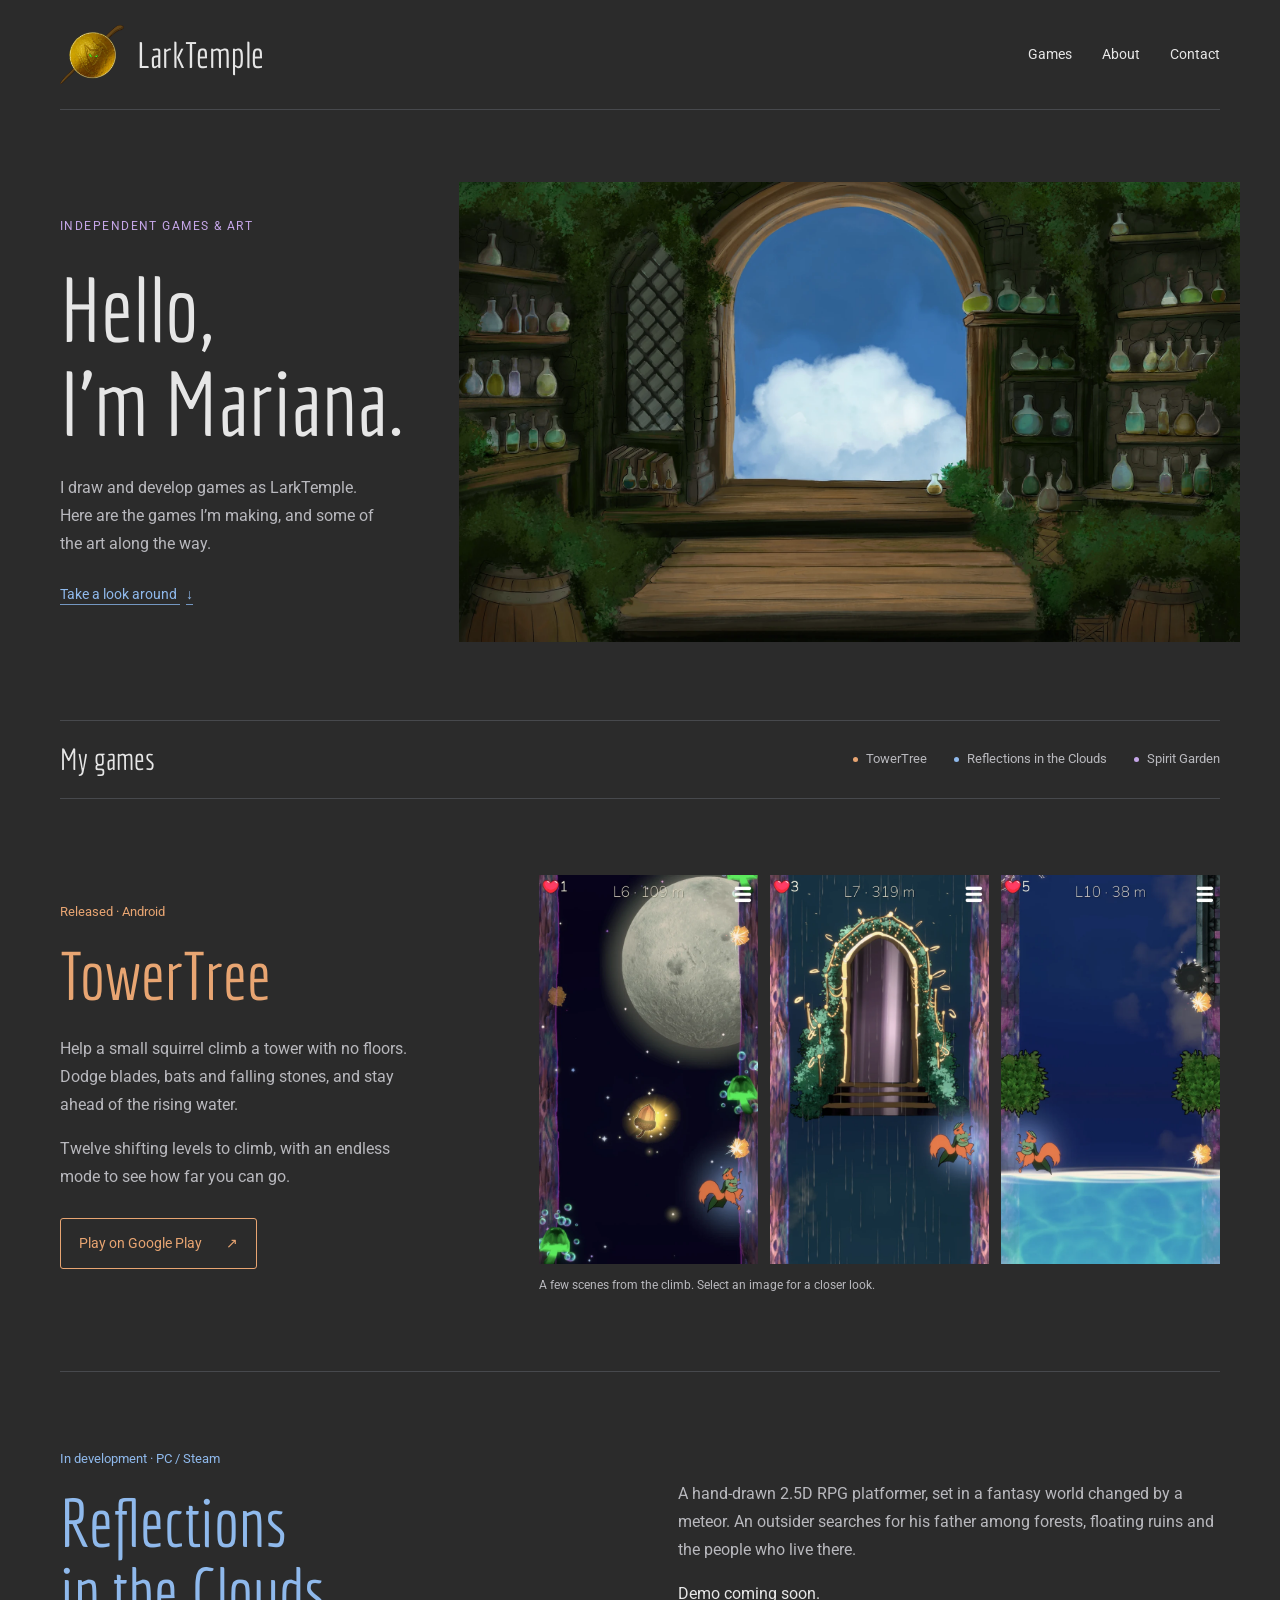
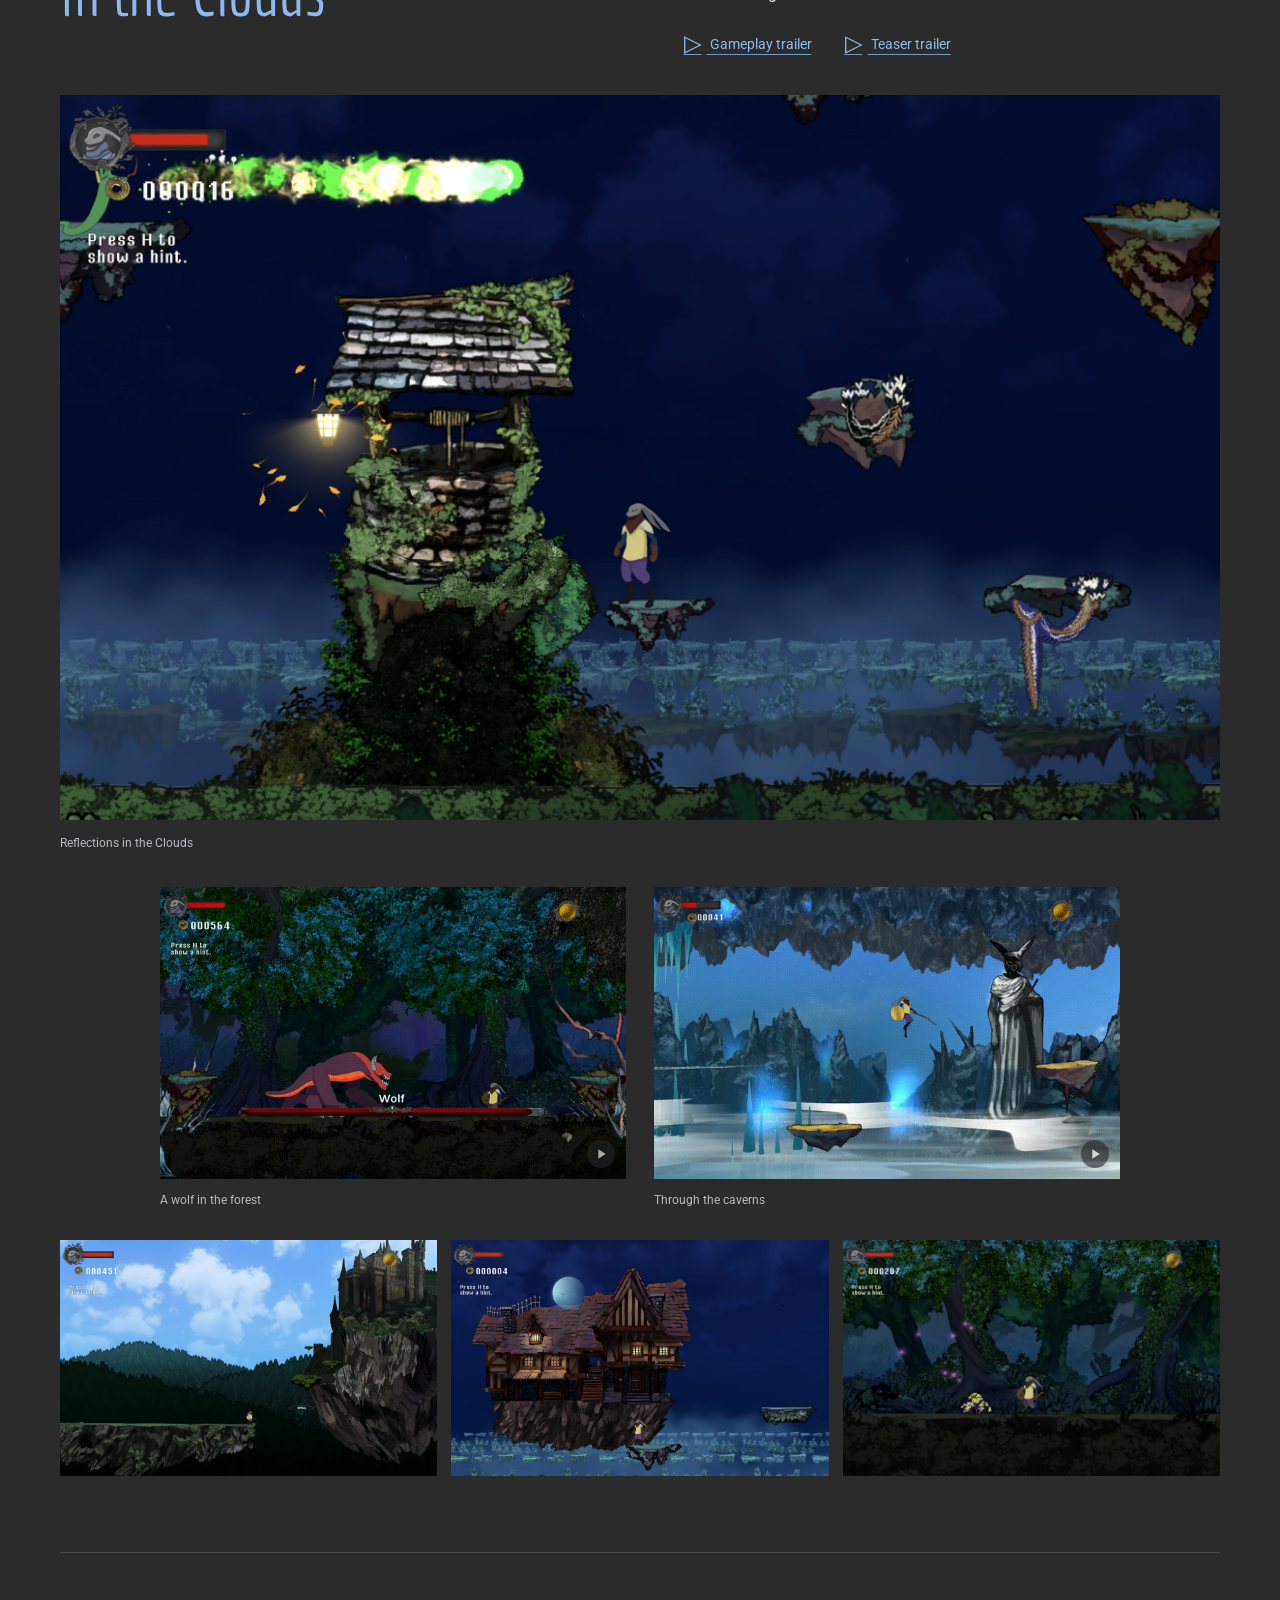
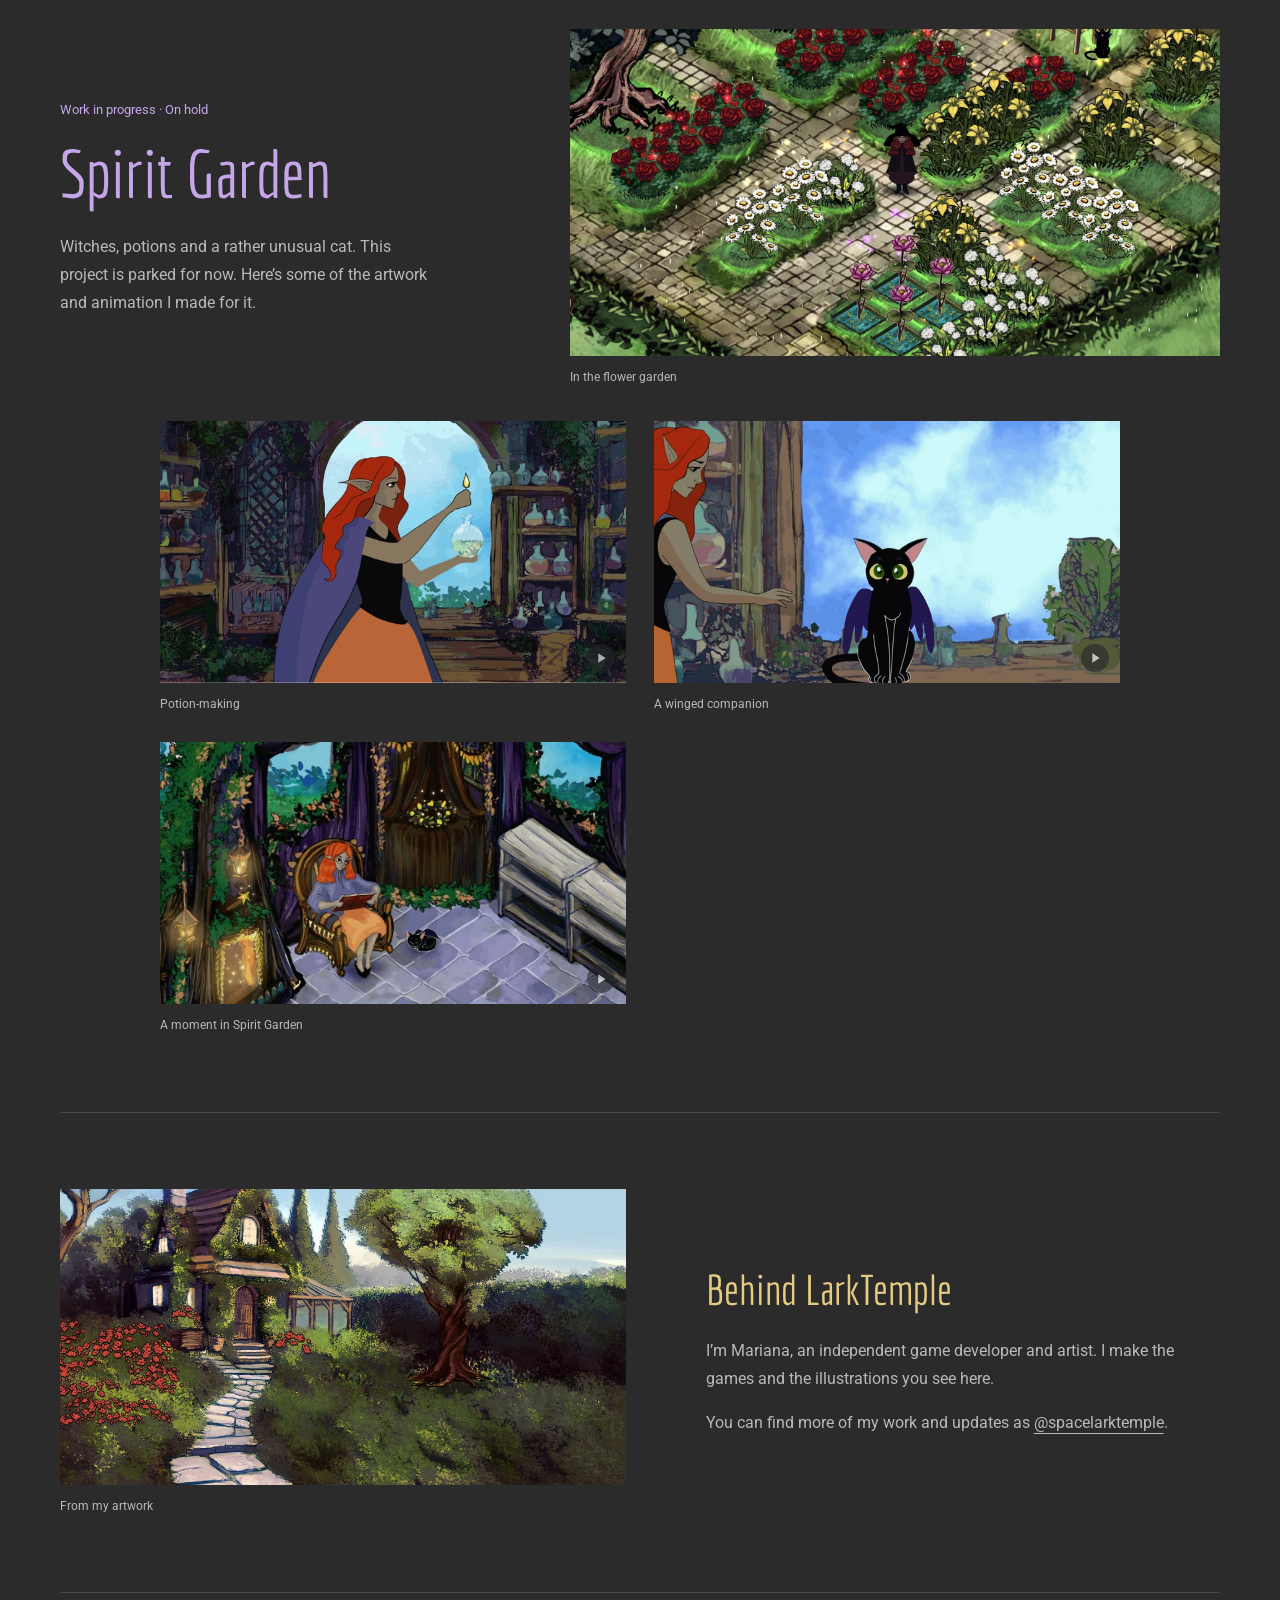
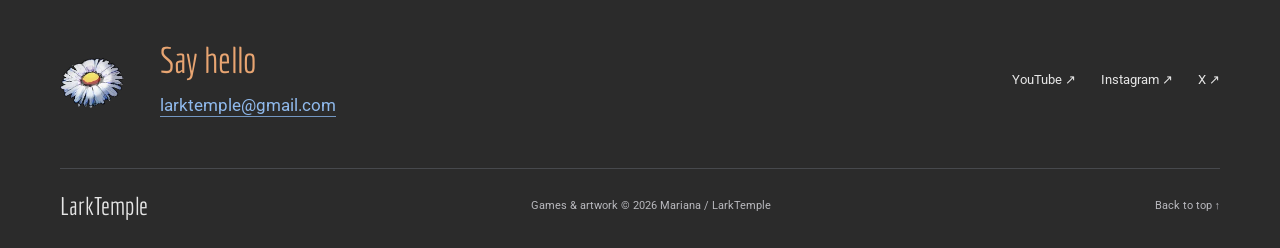
==== commit bc31dec5: "Apply Darcula-inspired portfolio theme" ====
--- a/index.html
+++ b/index.html
@@ -3,13 +3,22 @@
 <head>
   <meta charset="utf-8">
   <meta name="viewport" content="width=device-width, initial-scale=1">
-  <meta name="theme-color" content="#141b18">
+  <meta name="theme-color" content="#2b2b2b">
   <meta name="color-scheme" content="dark">
-  <title>Games &amp; art by Mariana at LarkTemple</title>
+  <title>LarkTemple: Indie games and art by Mariana</title>
   <meta name="description" content="Games, illustrations and animation by Mariana, the developer and artist behind LarkTemple. TowerTree, Reflections in the Clouds and Spirit Garden.">
   <meta property="og:type" content="website">
-  <meta property="og:title" content="Games & art by Mariana at LarkTemple">
+  <meta property="og:title" content="LarkTemple: Indie games and art by Mariana">
+  <meta property="og:site_name" content="LarkTemple">
   <meta property="og:description" content="Explore TowerTree, Reflections in the Clouds and Spirit Garden. Independent games and original art by Mariana.">
+  <script type="application/ld+json">
+    {
+      "@context": "https://schema.org",
+      "@type": "WebSite",
+      "name": "LarkTemple",
+      "url": "https://larktemple.com/"
+    }
+  </script>
   <link rel="icon" href="assets/art/shield-favicon.png" type="image/png">
   <link rel="preload" href="assets/fonts/economica-400.ttf" as="font" type="font/ttf" crossorigin>
   <link rel="stylesheet" href="styles.css">
--- a/styles.css
+++ b/styles.css
@@ -3,14 +3,14 @@
 @font-face{font-family:Economica;src:url("assets/fonts/economica-700.ttf") format("truetype");font-weight:700;font-style:normal;font-display:swap}
 @font-face{font-family:Roboto;src:url("assets/fonts/roboto-400.ttf") format("truetype");font-weight:400;font-style:normal;font-display:swap}
 @font-face{font-family:Roboto;src:url("assets/fonts/roboto-500.ttf") format("truetype");font-weight:500;font-style:normal;font-display:swap}
-:root{color-scheme:dark;--background:#141b18;--surface:#1c2620;--ink:#eeeade;--muted:#bcc3b7;--gold:#c6ae78;--line:#39453c;--link-line:#93815b;--control-border:#9b8a60;--hover:#28342c;--heading:Economica,"Arial Narrow",sans-serif;--body:Roboto,Arial,sans-serif}
+:root{color-scheme:dark;--background:#2b2b2b;--surface:#323437;--ink:#e6e6e6;--muted:#b8b8bd;--orange:#e8a572;--blue:#8fb9ec;--purple:#c5a6e8;--yellow:#e6cc83;--accent:var(--blue);--line:#47494d;--link-line:#7497c2;--control-border:#9b9da3;--hover:#393b40;--heading:Economica,"Arial Narrow",sans-serif;--body:Roboto,Arial,sans-serif}
 *{box-sizing:border-box}
 html{scroll-behavior:smooth;scroll-padding-top:30px}
 body{margin:0;background:var(--background);color:var(--ink);font:400 16px/1.75 var(--body);-webkit-font-smoothing:antialiased}
-::selection{background:var(--gold);color:var(--background)}
+::selection{background:var(--purple);color:var(--background)}
 a{color:inherit;text-underline-offset:5px;text-decoration-thickness:1px}
-a:hover{color:#e2c88f}
-a:focus-visible,button:focus-visible{outline:2px solid var(--gold);outline-offset:5px}
+a:hover{color:var(--accent)}
+a:focus-visible,button:focus-visible{outline:2px solid var(--blue);outline-offset:5px}
 button{font:inherit}
 img,video{display:block;max-width:100%;height:auto}
 h1,h2,h3,p,figure{margin:0}
@@ -30,26 +30,36 @@
 nav a:hover{text-decoration:underline}
 .hero{display:grid;grid-template-columns:0.8fr 1.65fr;align-items:center;gap:0;padding-block:72px 78px;min-height:610px}
 .hero-copy{position:relative;z-index:1}
-.small-heading{font-size:12px;letter-spacing:.12em;text-transform:uppercase;color:var(--gold);margin-bottom:25px}
+.small-heading{font-size:12px;letter-spacing:.12em;text-transform:uppercase;color:var(--purple);margin-bottom:25px}
 .hero-copy>p:not(.small-heading){max-width:315px;margin-top:25px;color:var(--muted);font-size:16px}
 .hero-copy .text-link{display:inline-block;margin-top:24px}
 .hero-art{width:100%;max-width:none;margin-left:20px}.hero-art img{width:100%}
 .hero-art figcaption a{text-decoration:none}
 .hero-art figcaption a:hover{text-decoration:underline}
-.text-link{font-size:14px;text-decoration:underline;text-decoration-color:var(--link-line)}
+.text-link{font-size:14px;color:var(--accent);text-decoration:underline;text-decoration-color:var(--link-line)}
+.text-link:hover{text-decoration-color:currentColor}
 .text-link>span:last-child{margin-left:6px}
 .games-index{display:flex;align-items:center;justify-content:space-between;gap:28px;border-top:1px solid var(--line);border-bottom:1px solid var(--line);padding-block:19px}
 .games-index h2{font-size:30px;white-space:nowrap}
 .games-index nav{gap:27px}
-.games-index nav a{font-size:13px;color:var(--muted)}
+.games-index nav a{font-size:13px;color:var(--muted);display:inline-flex;align-items:center;gap:8px}
+.games-index nav a::before{content:"";width:5px;height:5px;flex-shrink:0;border-radius:50%;background:var(--accent)}
+.games-index nav a[href="#towertree"]{--accent:var(--orange)}
+.games-index nav a[href="#reflections"]{--accent:var(--blue)}
+.games-index nav a[href="#spirit-garden"]{--accent:var(--purple)}
+.games-index nav a:hover{color:var(--accent)}
 .project{padding-block:76px;border-bottom:1px solid var(--line)}
-.project-status{color:var(--gold);font-size:13px;margin-bottom:17px}
+.tower{--accent:var(--orange)}
+.reflections{--accent:var(--blue)}
+.spirit{--accent:var(--purple)}
+.project h3{color:var(--accent)}
+.project-status{color:var(--accent);font-size:13px;margin-bottom:17px}
 .project-copy>p:not(.project-status){color:var(--muted)}
 .project-copy h3+p{margin-top:25px}
 .tower{display:grid;grid-template-columns:.9fr 1.5fr;gap:70px;align-items:center}
 .tower .project-copy{max-width:355px}
-.store-link{display:inline-flex;align-items:center;gap:24px;border:1px solid var(--control-border);padding:12px 18px;margin-top:27px;color:var(--ink);font-size:14px;text-decoration:none}
-.store-link:hover{background:var(--hover);color:var(--gold)}
+.store-link{display:inline-flex;align-items:center;gap:24px;border:1px solid var(--accent);border-radius:3px;padding:12px 18px;margin-top:27px;color:var(--accent);font-size:14px;text-decoration:none}
+.store-link:hover{background:var(--hover);color:var(--ink)}
 .tower-gallery{display:grid;grid-template-columns:repeat(3,minmax(0,1fr));gap:12px}
 .tower-gallery a{display:block}
 figcaption{font-size:12px;line-height:1.6;color:var(--muted);margin-top:12px}
@@ -75,7 +85,7 @@
 .motion-image{display:block}
 .motion-image img{width:100%;height:auto}
 .motion-toggle{position:absolute;bottom:3px;right:3px;display:grid;place-items:center;width:44px;height:44px;padding:0;border:0;background:none;color:#fff;cursor:pointer;opacity:.65;z-index:1}
-.motion-toggle::before{content:"";position:absolute;inset:8px;border-radius:50%;background:#1c2b25dd}
+.motion-toggle::before{content:"";position:absolute;inset:8px;border-radius:50%;background:#252528e6}
 .motion-toggle svg{position:relative;width:16px;height:16px;fill:currentColor}
 .motion-toggle[hidden]{display:none}
 .motion-toggle .motion-pause{display:none}
@@ -83,25 +93,25 @@
 .motion-frame[data-playing="true"] .motion-pause{display:block}
 .motion-toggle:hover,.motion-toggle:focus-visible{opacity:1}
 .about{display:grid;grid-template-columns:1.1fr 1fr;align-items:center;gap:80px;padding-block:76px}
-.about-copy h2{margin-bottom:25px}
+.about-copy h2{margin-bottom:25px;color:var(--yellow)}
 .about-copy p{color:var(--muted)}
 .art-study img{width:100%}
 .contact{border-top:1px solid var(--line);display:grid;grid-template-columns:75px 1fr auto;gap:25px;align-items:center;padding-block:48px}
 .contact>img{width:65px}
-.contact h2{font-size:36px;margin-bottom:12px}
-.contact-email{font-size:17px;text-decoration-color:var(--link-line)}
+.contact h2{font-size:36px;margin-bottom:12px;color:var(--orange)}
+.contact-email{font-size:17px;color:var(--blue);text-decoration-color:var(--link-line)}
 .social-links{display:flex;gap:25px;font-size:13px}
 .social-links a{text-decoration:none;padding-block:10px}
-.social-links a:hover{text-decoration:underline}
+.social-links a:hover{text-decoration:underline;color:var(--purple)}
 .site-footer{display:flex;justify-content:space-between;align-items:center;gap:24px;border-top:1px solid var(--line);padding-block:24px 30px;color:var(--muted);font-size:11px}
 .site-footer a{text-decoration:none}
 .site-footer>a:first-child{font:400 25px/1 var(--heading);color:var(--ink)}
 .media-dialog{padding:20px;background:var(--surface);color:var(--ink);border:1px solid var(--line);width:min(1080px,calc(100% - 32px));max-height:calc(100dvh - 32px);overflow:auto}
-.media-dialog::backdrop{background:#080d0aeb}
+.media-dialog::backdrop{background:#171719ed}
 .dialog-header{display:flex;justify-content:space-between;align-items:center;gap:20px;margin-bottom:20px}
 .dialog-header h2{font:400 16px/1.5 var(--body)}
 .dialog-close{display:flex;align-items:center;gap:15px;flex-shrink:0;border:1px solid var(--control-border);background:transparent;color:var(--ink);padding:8px 14px;cursor:pointer;font-size:14px}
-.dialog-close:hover{background:var(--hover);color:var(--gold)}
+.dialog-close:hover{background:var(--hover);color:var(--accent)}
 .dialog-close span{font-size:24px;line-height:1}
 #media-content iframe{display:block;width:100%;aspect-ratio:16/9;border:0}
 #media-content>img{max-height:73dvh;width:auto;margin-inline:auto;object-fit:contain}
